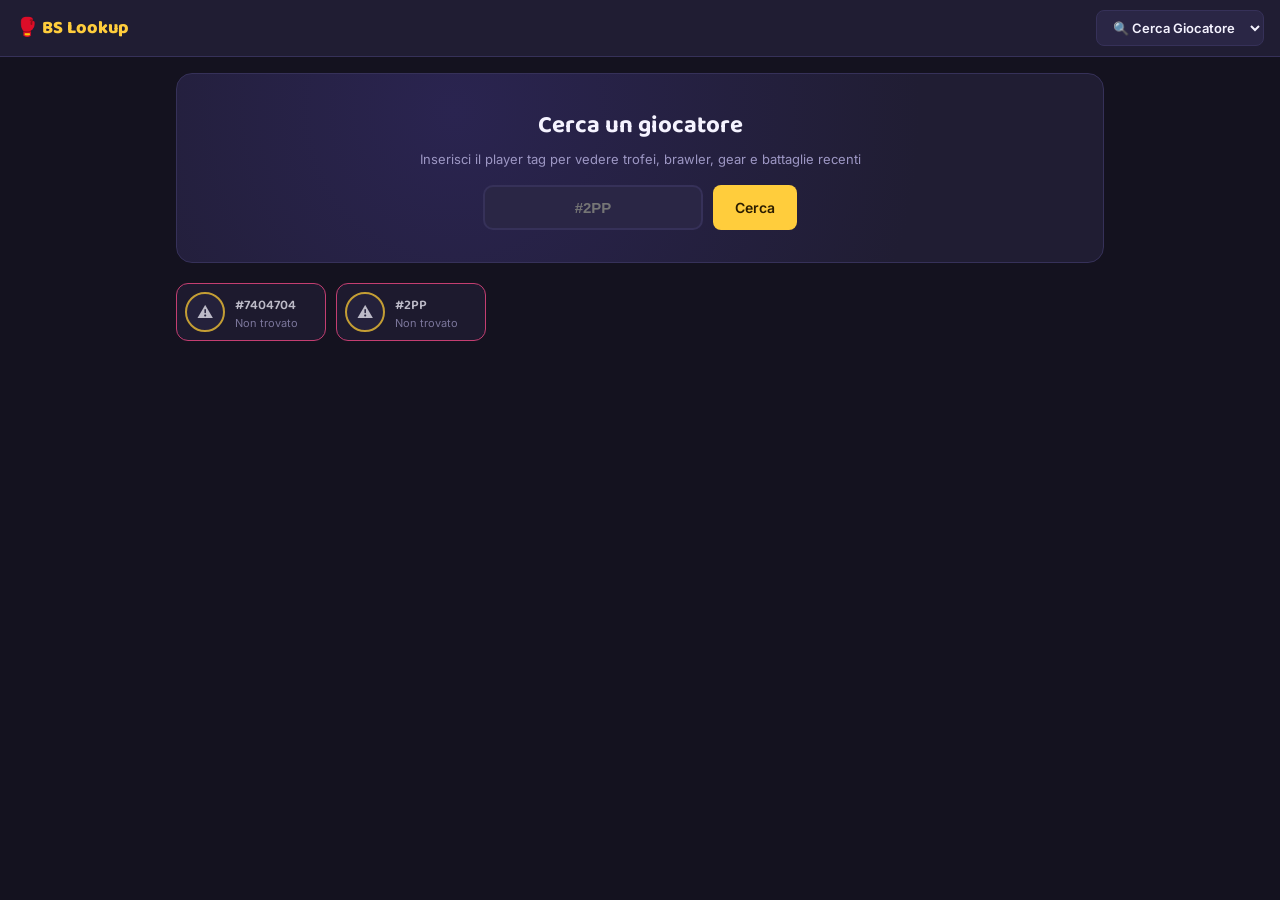
==== index.html @ d8090ba0 "Rename index(5).html to index.html" ====
<!DOCTYPE html>
<html lang="it">
<head>
<meta charset="UTF-8">
<meta name="viewport" content="width=device-width, initial-scale=1">
<title>Brawl Stars — Player Lookup</title>
<link rel="preconnect" href="https://fonts.googleapis.com">
<link href="https://fonts.googleapis.com/css2?family=Baloo+2:wght@600;800&family=Inter:wght@400;500;600;700&display=swap" rel="stylesheet">
<style>
  :root {
    --bg: #14121f;
    --surface: #201d33;
    --surface-2: #2a2645;
    --surface-3: #34305a;
    --gold: #ffcd3c;
    --gold-dark: #c99a1e;
    --magenta: #ff4d8d;
    --text: #f5f3ff;
    --text-muted: #9d97c4;
    --border: #363159;
  }

  * { box-sizing: border-box; }

  body {
    font-family: 'Inter', system-ui, sans-serif;
    background: var(--bg);
    color: var(--text);
    margin: 0;
    padding: 0 0 40px;
  }

  /* ---------- Barra superiore: logo + menu pagine ---------- */
  .topbar {
    position: sticky; top: 0; z-index: 20;
    background: var(--surface);
    border-bottom: 1px solid var(--border);
    padding: 10px 16px;
    display: flex; align-items: center; gap: 12px; flex-wrap: wrap;
  }
  .topbar h1 {
    font-family: 'Baloo 2', sans-serif;
    font-weight: 800;
    font-size: 18px;
    color: var(--gold);
    margin: 0;
    white-space: nowrap;
  }
  .page-switcher {
    margin-left: auto;
    background: var(--surface-2); color: var(--text);
    border: 1px solid var(--border); border-radius: 8px;
    padding: 8px 12px; font-size: 13px; font-weight: 600;
    font-family: 'Inter', sans-serif; cursor: pointer;
  }

  .btn {
    border: none; border-radius: 8px; padding: 8px 14px;
    font-family: 'Inter', sans-serif; font-weight: 600; font-size: 13px;
    cursor: pointer; white-space: nowrap; transition: transform .08s ease;
  }
  .btn:active { transform: scale(0.96); }
  .btn-primary { background: var(--gold); color: #2a1c00; }
  .btn-secondary { background: var(--surface-3); color: var(--text); }

  .content { max-width: 960px; margin: 0 auto; padding: 16px; }
  .error {
    background: rgba(255,77,141,0.12); border: 1px solid var(--magenta);
    color: #ffb3cf; padding: 10px 14px; border-radius: 8px; font-size: 13px;
  }
  .loading { color: var(--text-muted); font-size: 13px; padding: 8px 0; }

  /* ---------- Hero di ricerca (pagina Home) ---------- */
  .hero-search {
    background: radial-gradient(circle at 30% 20%, #2a2450, var(--surface) 70%);
    border: 1px solid var(--border); border-radius: 16px;
    padding: 32px 24px; text-align: center; margin-bottom: 16px;
  }
  .hero-search h2 {
    font-family: 'Baloo 2', sans-serif; font-size: 24px; margin: 0 0 6px;
  }
  .hero-search p { color: var(--text-muted); font-size: 13px; margin: 0 0 18px; }
  .hero-search-row {
    display: flex; gap: 10px; justify-content: center; flex-wrap: wrap;
  }
  .hero-search-row input {
    background: var(--surface-2); border: 2px solid var(--border);
    color: var(--text); padding: 12px 16px; border-radius: 10px;
    font-size: 15px; width: 220px; text-align: center; font-weight: 600;
  }
  .hero-search-row input:focus { outline: none; border-color: var(--gold); }
  .hero-search-row .btn { padding: 12px 22px; font-size: 14px; }

  /* ---------- Persone salvate (roster) ---------- */
  .saved-players-bar {
    display: flex; gap: 10px; flex-wrap: wrap;
    padding: 4px 0 12px;
  }
  .saved-player-chip {
    display: flex; align-items: center; gap: 10px;
    background: var(--surface); border: 1px solid var(--border);
    border-radius: 12px; padding: 8px 14px 8px 8px;
    cursor: pointer; min-width: 150px;
    transition: border-color .12s ease, transform .1s ease, background .12s ease;
  }
  .saved-player-chip:hover { border-color: var(--gold); background: var(--surface-2); }
  .saved-player-chip:active { transform: scale(0.97); }
  .saved-player-chip .avatar-sm {
    width: 40px; height: 40px; border-radius: 50%;
    background: var(--surface-2); border: 2px solid var(--gold);
    flex-shrink: 0; object-fit: cover;
  }
  .saved-player-chip .info { min-width: 0; }
  .saved-player-chip .name {
    font-family: 'Baloo 2', sans-serif; font-size: 13.5px; font-weight: 600;
    white-space: nowrap; overflow: hidden; text-overflow: ellipsis; max-width: 130px;
  }
  .saved-player-chip .sub {
    font-size: 11px; color: var(--text-muted); display: flex; align-items: center; gap: 4px;
  }
  .saved-player-chip .sub .n { color: var(--gold); font-weight: 700; }
  .saved-player-chip.is-loading .avatar-sm,
  .saved-player-chip.is-loading .name,
  .saved-player-chip.is-loading .sub {
    background: linear-gradient(90deg, var(--surface-2) 25%, var(--surface-3) 50%, var(--surface-2) 75%);
    background-size: 200% 100%; animation: shimmer 1.2s infinite;
  }
  .saved-player-chip.is-loading .name,
  .saved-player-chip.is-loading .sub { display: inline-block; height: 10px; border-radius: 4px; color: transparent; }
  .saved-player-chip.is-loading .name { width: 70px; margin-bottom: 4px; }
  .saved-player-chip.is-loading .sub { width: 45px; }
  .saved-player-chip.is-error { border-color: var(--magenta); opacity: 0.75; }
  @keyframes shimmer { 0% { background-position: 200% 0; } 100% { background-position: -200% 0; } }

  /* ---------- Riepilogo giocatore ---------- */
  .player-strip {
    display: flex; align-items: center; gap: 14px;
    background: var(--surface); border: 1px solid var(--border);
    border-radius: 12px; padding: 12px 16px; margin-bottom: 14px;
    flex-wrap: wrap;
  }
  .player-strip img.avatar {
    width: 52px; height: 52px; border-radius: 50%;
    background: var(--surface-2); border: 2px solid var(--gold); flex-shrink: 0;
  }
  .player-name-block { min-width: 120px; }
  .player-name-block h2 {
    font-family: 'Baloo 2', sans-serif; font-size: 17px; margin: 0; color: var(--text);
  }
  .player-name-block .tag { font-size: 11px; color: var(--text-muted); font-family: monospace; }
  .stat-pills { display: flex; gap: 8px; flex-wrap: wrap; margin-left: auto; }
  .pill {
    display: flex; align-items: center; gap: 5px;
    background: var(--surface-2); border-radius: 999px;
    padding: 5px 11px; font-size: 12px; font-weight: 600;
  }
  .pill .n { color: var(--gold); font-weight: 700; }
  .pill.highlight { background: linear-gradient(135deg, #3a2a55, #4a2f5f); }
  .player-level-badge {
    display: inline-flex; align-items: center; justify-content: center;
    width: 20px; height: 20px; border-radius: 50%;
    background: radial-gradient(circle at 30% 30%, #b7a8ff, #6c4fd6);
    color: #fff; font-weight: 800; font-size: 10px;
    border: 1.5px solid var(--bg); margin-left: 3px;
  }
  
  .section-label {
    font-family: 'Baloo 2', sans-serif; font-size: 13px; font-weight: 600;
    color: var(--text-muted); text-transform: uppercase; letter-spacing: .04em;
    margin: 18px 0 8px; display: flex; align-items: center; gap: 8px;
  }
  .section-label.toggle {
    cursor: pointer; user-select: none; background: var(--surface);
    border: 1px solid var(--border); border-radius: 8px; padding: 10px 12px;
    margin: 10px 0; text-transform: none; font-size: 14px; color: var(--text);
  }
  .section-label.toggle:hover { border-color: var(--gold); }
  .section-label .chev { transition: transform .15s ease; font-size: 10px; color: var(--text-muted); }
  .section-label.is-open .chev { transform: rotate(90deg); }
  .win-rate-badge {
    margin-left: auto; font-size: 11px; font-weight: 700;
    background: var(--surface-2); padding: 3px 10px; border-radius: 999px;
    color: var(--gold);
  }
  .collapsible-content {
    display: grid; grid-template-rows: 0fr; opacity: 0;
    transition: grid-template-rows .25s ease, opacity .2s ease;
  }
  .collapsible-content > div { overflow: hidden; }
  .collapsible-content.is-open { grid-template-rows: 1fr; opacity: 1; }
  .brawler-card {
    transition: transform .12s ease, border-color .12s ease;
  }
  .brawler-card:hover { transform: translateY(-2px); border-color: var(--gold); }
  .top-brawler-crown {
    position: absolute; top: -8px; left: -6px; font-size: 15px;
    filter: drop-shadow(0 1px 2px rgba(0,0,0,.6));
  }
  .copy-tag-btn {
    background: none; border: none; color: var(--text-muted);
    cursor: pointer; font-size: 12px; padding: 0; margin-left: 4px;
    vertical-align: middle;
  }
  .copy-tag-btn:hover { color: var(--gold); }
  .club-chip {
    display: inline-flex; align-items: center; gap: 5px;
    background: var(--surface-2); border-radius: 8px; padding: 4px 10px;
    font-size: 11px; color: var(--text-muted); margin-top: 6px;
    cursor: pointer; transition: background .12s ease;
  }
  .club-chip:hover { background: var(--surface-3); color: var(--text); }
  .sort-row { display: flex; align-items: center; gap: 8px; margin: 4px 0 8px; font-size: 12px; color: var(--text-muted); }
  .sort-row select {
    background: var(--surface-2); color: var(--text); border: 1px solid var(--border);
    border-radius: 6px; padding: 4px 8px; font-size: 12px;
  }
  .brawler-detail-grid { display: grid; grid-template-columns: repeat(auto-fill, minmax(150px, 1fr)); gap: 8px; }
  .brawler-card { background: var(--surface); border: 1px solid var(--border); border-radius: 10px; padding: 8px; position: relative; }
  .brawler-card-head { display: flex; align-items: center; gap: 8px; }
  .brawler-avatar-wrap { position: relative; flex-shrink: 0; }
  .brawler-avatar-wrap img { width: 40px; height: 40px; border-radius: 7px; background: var(--surface-2); display: block; }
  .power-level-badge {
    position: absolute; bottom: -4px; right: -4px;
    display: flex; align-items: center; justify-content: center;
    width: 18px; height: 18px; border-radius: 50%;
    background: radial-gradient(circle at 30% 30%, #ffe89a, var(--gold-dark));
    color: #2a1c00; font-weight: 800; font-size: 10px;
    border: 1.5px solid var(--bg);
  }
  .brawler-name-col { min-width: 0; }
  .brawler-name-col .name { font-size: 12.5px; font-weight: 700; white-space: nowrap; overflow: hidden; text-overflow: ellipsis; }
  .brawler-name-col .trophy-line { font-size: 11px; color: var(--gold); font-weight: 600; display: flex; align-items: center; gap: 3px; }

  .rank-badge {
    display: inline-flex; align-items: center; gap: 3px;
    font-size: 10px; font-weight: 700; padding: 1px 6px; border-radius: 999px;
    border: 1px solid rgba(255,255,255,0.15);
  }
  .rank-bronze   { background: #6b3e26; color: #ffd9b3; }
  .rank-silver   { background: #5a5f6b; color: #eef1f5; }
  .rank-gold     { background: #7a5c12; color: #ffe28a; }
  .rank-diamond  { background: #1e5f6b; color: #b6f2ff; }
  .rank-mythic   { background: #6b1e4f; color: #ffb3e0; }
  .rank-legendary{ background: #4a1e6b; color: #dcb3ff; }
  .rank-masters  { background: linear-gradient(90deg,#ff4d8d,#ffcd3c,#4fd6ff); color: #1a1a1a; }

  .item-icon-row { display: flex; gap: 3px; flex-wrap: wrap; margin-top: 6px; }
  .item-icon { width: 22px; height: 22px; border-radius: 5px; background: var(--surface-2); border: 1px solid var(--border); }
  .item-icon-fallback {
    display: inline-flex; align-items: center; justify-content: center;
    height: 22px; padding: 0 6px; border-radius: 5px;
    background: var(--surface-3); border: 1px dashed var(--text-muted);
    font-size: 9px; color: var(--text); text-align: center; font-weight: 600;
  }

  /* ---------- Griglia "tutti i brawler" ---------- */
  .brawler-grid { display: grid; grid-template-columns: repeat(auto-fill, minmax(76px, 1fr)); gap: 8px; }
  .brawler-item {
    text-align: center; font-size: 10.5px; color: var(--text-muted);
    background: var(--surface); border: 1px solid var(--border);
    border-radius: 8px; padding: 6px 4px;
  }
  .brawler-item img { width: 44px; height: 44px; border-radius: 7px; background: var(--surface-2); }
  .brawler-item div { margin-top: 3px; white-space: nowrap; overflow: hidden; text-overflow: ellipsis; }

  /* ---------- Battaglie recenti ---------- */
  .battle-list { display: flex; flex-direction: column; gap: 6px; }
  .battle-row {
    display: flex; align-items: center; gap: 10px;
    background: var(--surface); border: 1px solid var(--border);
    border-radius: 10px; padding: 8px 12px; font-size: 12.5px;
  }
  .battle-row.is-ranked { border-color: var(--gold); background: linear-gradient(90deg, rgba(255,205,60,0.07), var(--surface)); }
  .battle-result-bar { width: 4px; height: 30px; border-radius: 3px; flex-shrink: 0; }
  .battle-result-bar.victory { background: #3ddc84; }
  .battle-result-bar.defeat { background: var(--magenta); }
  .battle-result-bar.draw, .battle-result-bar.unknown { background: var(--text-muted); }
  .battle-main { flex: 1; min-width: 0; }
  .battle-mode { font-weight: 700; }
  .battle-map { color: var(--text-muted); font-size: 11px; }
  .battle-ranked-tag {
    font-size: 9px; font-weight: 800; background: var(--gold); color: #2a1c00;
    padding: 1px 6px; border-radius: 999px; margin-left: 6px; vertical-align: middle;
  }
  .battle-side { text-align: right; flex-shrink: 0; }
  .battle-trophy { font-weight: 700; }
  .battle-trophy.pos { color: #3ddc84; }
  .battle-trophy.neg { color: var(--magenta); }
  .battle-time { font-size: 10.5px; color: var(--text-muted); }

  .ranked-summary {
    background: linear-gradient(135deg, rgba(255,205,60,0.12), var(--surface));
    border: 1px solid var(--gold); border-radius: 10px;
    padding: 10px 14px; margin-bottom: 10px; font-size: 12.5px;
  }
  .ranked-summary .win { color: #3ddc84; font-weight: 700; }
  .ranked-summary .loss { color: var(--magenta); font-weight: 700; }
  .ranked-summary-empty {
    background: var(--surface); border-color: var(--border); color: var(--text-muted);
  }

  .page { display: none; }
  .page.is-active { display: block; }

  /* ---------- Pagina Club ---------- */
  .club-header {
    background: var(--surface); border: 1px solid var(--border); border-radius: 12px;
    padding: 16px; margin-bottom: 14px;
  }
  .club-header h2 { font-family: 'Baloo 2', sans-serif; font-size: 19px; margin: 0 0 4px; }
  .club-header .desc { font-size: 12.5px; color: var(--text-muted); margin: 6px 0 10px; }
  .club-header .stat-pills { margin-left: 0; }
  .member-list { display: flex; flex-direction: column; gap: 6px; }
  .member-row {
    display: flex; align-items: center; gap: 10px;
    background: var(--surface); border: 1px solid var(--border);
    border-radius: 10px; padding: 8px 12px; cursor: pointer;
    transition: border-color .12s ease, transform .1s ease;
  }
  .member-row:hover { border-color: var(--gold); transform: translateX(2px); }
  .member-role {
    font-size: 9px; font-weight: 800; text-transform: uppercase;
    padding: 2px 7px; border-radius: 999px; background: var(--surface-2); color: var(--text-muted);
  }
  .member-role.president { background: var(--gold); color: #2a1c00; }
  .member-role.vicePresident { background: #c98fff; color: #2a0a45; }
  .member-role.senior { background: var(--surface-3); color: var(--text); }
  .member-name { font-weight: 600; font-size: 13px; flex: 1; min-width: 0; }
  .member-trophies { font-size: 12px; color: var(--gold); font-weight: 700; }
</style>
</head>
<body>

<div class="topbar">
  <h1>🥊 BS Lookup</h1>
  <select class="page-switcher" id="pageSwitcher" onchange="cambiaPagina(this.value)">
    <option value="home">🔍 Cerca Giocatore</option>
    <option value="club">🛡️ Cerca Club</option>
    <option value="brawlers">📋 Tutti i Brawler</option>
  </select>
</div>

<div class="content">

  <!-- ============== PAGINA: HOME / CERCA GIOCATORE ============== -->
  <div class="page is-active" id="page-home">

    <div class="hero-search">
      <h2>Cerca un giocatore</h2>
      <p>Inserisci il player tag per vedere trofei, brawler, gear e battaglie recenti</p>
      <div class="hero-search-row">
        <input type="text" id="playerTag" placeholder="#2PP" onkeydown="if(event.key==='Enter') cercaGiocatore()">
        <button class="btn btn-primary" onclick="cercaGiocatore()">Cerca</button>
      </div>
    </div>

    <!--
      ============================================================
      PERSONE SALVATE — per aggiungere qualcuno, COPIA una riga
      <div class="saved-player-chip" data-tag="#TAG"></div> qui sotto
      e cambia solo il tag. Foto profilo, nome e trofei si caricano
      da soli: non serve scrivere altro.
      ============================================================
    -->
    <div class="saved-players-bar" id="savedPlayers">
      <div class="saved-player-chip" data-tag="#7404704"></div>
      <div class="saved-player-chip" data-tag="#2PP"></div>
      <!-- Aggiungi qui altre righe come queste due -->
    </div>

    <div id="result"></div>
  </div>

  <!-- ============== PAGINA: CERCA CLUB ============== -->
  <div class="page" id="page-club">
    <div class="hero-search">
      <h2>Cerca un club</h2>
      <p>Inserisci il tag del club per vedere trofei richiesti e tutti i membri</p>
      <div class="hero-search-row">
        <input type="text" id="clubTag" placeholder="#2RJLGLJ" onkeydown="if(event.key==='Enter') cercaClub()">
        <button class="btn btn-primary" onclick="cercaClub()">Cerca</button>
      </div>
    </div>
    <div id="clubResult"></div>
  </div>

  <!-- ============== PAGINA: TUTTI I BRAWLER ============== -->
  <div class="page" id="page-brawlers">
    <div id="brawlersResult"></div>
  </div>

</div>

<script>
// ============================================================
// NAVIGAZIONE PAGINE
// ============================================================
function cambiaPagina(pagina) {
  document.querySelectorAll('.page').forEach(p => p.classList.remove('is-active'));
  document.getElementById('page-' + pagina).classList.add('is-active');
  if (pagina === 'brawlers' && !document.getElementById('brawlersResult').dataset.loaded) {
    mostraBrawler();
  }
}

// ============================================================
// UTILITY ICONE (con fallback a catena, senza bug di escaping)
// ============================================================
function escapeAttr(str) {
  return String(str)
    .replace(/&/g, '&amp;')
    .replace(/"/g, '&quot;')
    .replace(/'/g, '&#39;')
    .replace(/</g, '&lt;');
}

function iconWithFallbackChain(urls, name) {
  const safeName = escapeAttr(name);
  const attrChain = JSON.stringify(urls).replace(/"/g, '&quot;').replace(/'/g, '&#39;');
  return `
    <span title="${safeName}">
      <img class="item-icon" src="${urls[0]}" alt="${safeName}"
           data-fallback-chain='${attrChain}' data-fallback-index="0" data-fallback-name="${safeName}"
           onerror="tryNextFallback(this)">
    </span>
  `;
}

function tryNextFallback(img) {
  const chain = JSON.parse(img.getAttribute('data-fallback-chain').replace(/&quot;/g, '"').replace(/&#39;/g, "'"));
  let idx = parseInt(img.getAttribute('data-fallback-index'), 10) + 1;
  if (idx < chain.length) {
    img.setAttribute('data-fallback-index', idx);
    img.src = chain[idx];
  } else {
    const name = img.getAttribute('data-fallback-name');
    img.outerHTML = `<span class="item-icon-fallback" title="${name}">${name}</span>`;
  }
}

function starPowerIcon(sp) {
  return iconWithFallbackChain([`https://cdn.brawlify.com/star-powers/borderless/${sp.id}.png`], sp.name);
}
function gadgetIcon(g) {
  return iconWithFallbackChain([`https://cdn.brawlify.com/gadgets/borderless/${g.id}.png`], g.name);
}
// Nessun catalogo pubblico verificato esiste per le icone dei gear: badge diretto.
function gearIcon(g) {
  const safeName = escapeAttr(g.name);
  const label = `${g.name} · lvl ${g.level ?? '?'}`;
  return `<span class="item-icon-fallback" title="${escapeAttr(label)}">⚙️ ${safeName}</span>`;
}

function rankBadge(rank) {
  const r = rank ?? 0;
  let cls = 'rank-bronze', label = 'Bronzo';
  if (r >= 31) { cls = 'rank-masters'; label = 'Master'; }
  else if (r >= 26) { cls = 'rank-legendary'; label = 'Leggendario'; }
  else if (r >= 21) { cls = 'rank-mythic'; label = 'Mitico'; }
  else if (r >= 16) { cls = 'rank-diamond'; label = 'Diamante'; }
  else if (r >= 11) { cls = 'rank-gold'; label = 'Oro'; }
  else if (r >= 6) { cls = 'rank-silver'; label = 'Argento'; }
  return `<span class="rank-badge ${cls}" title="Rank ${r} · fascia ${label} (basata sui trofei di questo brawler)">R${r}</span>`;
}

// ============================================================
// TEMPO RELATIVO (per battaglie recenti)
// ============================================================
function tempoRelativo(battleTimeStr) {
  // Formato API: "20260828T131438.000Z"
  const iso = battleTimeStr.replace(
    /^(\d{4})(\d{2})(\d{2})T(\d{2})(\d{2})(\d{2})/,
    '$1-$2-$3T$4:$5:$6'
  );
  const data = new Date(iso);
  if (isNaN(data.getTime())) return '—';

  const diffSec = Math.floor((Date.now() - data.getTime()) / 1000);
  if (diffSec < 60) return 'adesso';
  if (diffSec < 3600) return `${Math.floor(diffSec / 60)} min fa`;
  if (diffSec < 86400) return `${Math.floor(diffSec / 3600)} ore fa`;
  if (diffSec < 2592000) return `${Math.floor(diffSec / 86400)} giorni fa`;
  return data.toLocaleDateString('it-IT');
}

// Tipi di partita che consideriamo "Ranked" nel log battaglie ufficiale.
const TIPI_RANKED = ['ranked', 'soloRanked', 'teamRanked'];

function renderBattleLog(items) {
  if (!items || !items.length) {
    return '<p class="loading">Nessuna battaglia recente trovata.</p>';
  }

  const rows = items.map(item => {
    const battle = item.battle || {};
    const isRanked = TIPI_RANKED.includes(battle.type);
    const result = battle.result || (battle.rank ? `#${battle.rank}` : 'sconosciuto');
    const resultClass = result === 'victory' ? 'victory' : result === 'defeat' ? 'defeat' : result === 'draw' ? 'draw' : 'unknown';
    const resultLabel = result === 'victory' ? 'Vittoria' : result === 'defeat' ? 'Sconfitta' : result === 'draw' ? 'Pareggio' : result;
    const trophyChange = battle.trophyChange;
    const trophyHtml = (trophyChange !== undefined && trophyChange !== null)
      ? `<div class="battle-trophy ${trophyChange >= 0 ? 'pos' : 'neg'}">${trophyChange >= 0 ? '+' : ''}${trophyChange} 🏆</div>`
      : '';

    return `
      <div class="battle-row ${isRanked ? 'is-ranked' : ''}">
        <div class="battle-result-bar ${resultClass}"></div>
        <div class="battle-main">
          <div class="battle-mode">${escapeAttr(item.event?.mode || battle.mode || 'Modalità sconosciuta')}
            ${isRanked ? '<span class="battle-ranked-tag">RANKED</span>' : ''}
          </div>
          <div class="battle-map">${escapeAttr(item.event?.map || '—')} · ${resultLabel}</div>
        </div>
        <div class="battle-side">
          ${trophyHtml}
          <div class="battle-time">${tempoRelativo(item.battleTime)}</div>
        </div>
      </div>
    `;
  }).join('');

  return `<div class="battle-list">${rows}</div>`;
}

// ============================================================
// PAGINA: CERCA CLUB
// ============================================================
function cercaClubTag(tag) {
  cambiaPagina('club');
  document.getElementById('pageSwitcher').value = 'club';
  document.getElementById('clubTag').value = tag;
  cercaClub();
}

async function cercaClub() {
  const tag = document.getElementById('clubTag').value.trim();
  const resultDiv = document.getElementById('clubResult');

  if (!tag) {
    resultDiv.innerHTML = '<p class="error">Inserisci un tag club valido.</p>';
    return;
  }

  resultDiv.innerHTML = '<p class="loading">Caricamento…</p>';

  try {
    const res = await fetch(`api.php?action=club&tag=${encodeURIComponent(tag)}`);
    const rawText = await res.text();

    let json;
    try {
      json = JSON.parse(rawText);
    } catch (parseErr) {
      resultDiv.innerHTML = `<p class="error">Il server non ha risposto con dati validi.</p>`;
      return;
    }

    if (!json.ok) {
      resultDiv.innerHTML = `<p class="error">Errore: ${json.error}</p>`;
      return;
    }

    const c = json.data;
    const members = c.members || [];
    const roleLabel = { president: 'Presidente', vicePresident: 'Vice Pres.', senior: 'Senior', member: 'Membro' };

    const membersHtml = [...members]
      .sort((a, b) => (b.trophies || 0) - (a.trophies || 0))
      .map(m => `
        <div class="member-row" onclick="cercaGiocatoreTag('${m.tag}')">
          <span class="member-role ${m.role}">${roleLabel[m.role] || m.role}</span>
          <span class="member-name">${escapeAttr(m.name)}</span>
          <span class="member-trophies">🏆 ${m.trophies}</span>
        </div>
      `).join('');

    resultDiv.innerHTML = `
      <div class="club-header">
        <h2>🛡️ ${escapeAttr(c.name)}</h2>
        <div class="desc">${escapeAttr(c.description || '')}</div>
        <div class="stat-pills">
          <span class="pill highlight">🏆 <span class="n">${c.trophies}</span></span>
          <span class="pill">Min. richiesti <span class="n">${c.requiredTrophies}</span></span>
          <span class="pill">👥 <span class="n">${members.length}</span>/30</span>
          <span class="pill">${c.type === 'open' ? 'Aperto' : c.type === 'inviteOnly' ? 'Su invito' : 'Chiuso'}</span>
        </div>
      </div>
      <div class="section-label">Membri (clicca per vedere il profilo)</div>
      <div class="member-list">${membersHtml}</div>
    `;
  } catch (err) {
    resultDiv.innerHTML = `<p class="error">Errore di connessione: ${err.message}</p>`;
  }
}

// ============================================================
// SEZIONI PIEGHEVOLI (Brawler / Battaglie recenti)
// ============================================================
function toggleSection(id) {
  const content = document.getElementById(id);
  const toggle = document.getElementById(id === 'brawlerWrap' ? 'brawlerToggle' : 'battleLogToggle');
  content.classList.toggle('is-open');
  toggle.classList.toggle('is-open');
}

async function caricaBattleLog(tag, containerId) {
  const container = document.getElementById(containerId);
  container.innerHTML = '<p class="loading">Caricamento battaglie…</p>';

  try {
    const res = await fetch(`api.php?action=battlelog&tag=${encodeURIComponent(tag)}`);
    const rawText = await res.text();
    const json = JSON.parse(rawText);

    if (!json.ok) {
      container.innerHTML = `<p class="error">Errore: ${json.error}</p>`;
      document.getElementById('winRateBadge').textContent = 'N/D';
      return;
    }

    // Statistiche generali (tutte le modalita' con esito netto).
    const items = json.data.items || [];
    const decise = items.filter(it => it.battle && (it.battle.result === 'victory' || it.battle.result === 'defeat'));
    const vittorie = decise.filter(it => it.battle.result === 'victory').length;

    // Statistiche SOLO Ranked: sottoinsieme delle stesse partite, filtrato per tipo.
    const battagliteRanked = items.filter(it => it.battle && TIPI_RANKED.includes(it.battle.type));
    const rankedDecise = battagliteRanked.filter(it => it.battle.result === 'victory' || it.battle.result === 'defeat');
    const rankedVittorie = rankedDecise.filter(it => it.battle.result === 'victory').length;

    const rankedSummaryHtml = battagliteRanked.length > 0
      ? `<div class="ranked-summary">
          🏅 <b>Ranked</b> (ultime ${battagliteRanked.length} partite):
          ${rankedDecise.length > 0
            ? `<span class="win">${rankedVittorie}V</span> · <span class="loss">${rankedDecise.length - rankedVittorie}S</span>
               · <b>${Math.round((rankedVittorie / rankedDecise.length) * 100)}%</b> win rate`
            : 'nessun esito netto disponibile'}
        </div>`
      : `<div class="ranked-summary ranked-summary-empty">🏅 Nessuna partita Ranked tra le ultime ${items.length} scaricate.</div>`;

    container.innerHTML = rankedSummaryHtml + renderBattleLog(items);

    // Percentuale vittoria generale: calcolata SOLO sulle partite scaricate (ultime ~25,
    // limite imposto dall'API stessa), e solo su quelle con esito vittoria/sconfitta
    // netto (alcune modalita' come Showdown non hanno un risultato binario).
    const badge = document.getElementById('winRateBadge');
    if (decise.length > 0) {
      const perc = Math.round((vittorie / decise.length) * 100);
      badge.textContent = `${perc}% vittorie (${vittorie}/${decise.length})`;
      badge.title = `Calcolato sulle ultime ${items.length} partite scaricate dall'API (limite massimo ~25). Escluse le modalita' senza vittoria/sconfitta netta.`;
    } else {
      badge.textContent = 'N/D';
      badge.title = 'Nessuna partita con esito vittoria/sconfitta tra le ultime scaricate.';
    }
  } catch (err) {
    container.innerHTML = `<p class="error">Errore di connessione: ${err.message}</p>`;
    const badge = document.getElementById('winRateBadge');
    if (badge) badge.textContent = 'N/D';
  }
}

// ============================================================
// PAGINA: TUTTI I BRAWLER
// ============================================================
async function mostraBrawler() {
  const resultDiv = document.getElementById('brawlersResult');
  resultDiv.dataset.loaded = '1';
  resultDiv.innerHTML = '<p class="loading">Caricamento lista brawler…</p>';

  try {
    const res = await fetch('api.php?action=brawlers');
    const rawText = await res.text();

    let json;
    try {
      json = JSON.parse(rawText);
    } catch (parseErr) {
      console.error('Risposta non-JSON ricevuta:', rawText.slice(0, 500));
      resultDiv.innerHTML = `<p class="error">Il server non ha risposto con dati validi. Controlla la console.</p>`;
      return;
    }

    if (!json.ok) {
      resultDiv.innerHTML = `<p class="error">Errore: ${json.error}</p>`;
      return;
    }

    const brawlers = json.data.items || [];

    const cardsHtml = brawlers.map(b => {
      const imgUrl = `https://cdn.brawlify.com/brawlers/borderless/${b.id}.png`;
      return `
        <div class="brawler-item">
          <img src="${imgUrl}" alt="${escapeAttr(b.name)}" onerror="this.style.visibility='hidden'">
          <div>${escapeAttr(b.name)}</div>
        </div>
      `;
    }).join('');

    resultDiv.innerHTML = `
      <div class="section-label">${brawlers.length} brawler nel gioco</div>
      <div class="brawler-grid">${cardsHtml}</div>
    `;
  } catch (err) {
    resultDiv.innerHTML = `<p class="error">Errore di connessione: ${err.message}</p>`;
  }
}

// ============================================================
// GRIGLIA BRAWLER DEL GIOCATORE (con ordinamento)
// ============================================================
let ultimoPlayerData = null;
let ordinamentoCorrente = 'trophies';

function renderBrawlerDetails(brawlers) {
  if (!brawlers.length) {
    return '<p class="loading">Nessun dato sui brawler disponibile.</p>';
  }

  const comparatori = {
    trophies: (a, b) => (b.trophies || 0) - (a.trophies || 0),
    power: (a, b) => (b.power || 0) - (a.power || 0),
    rank: (a, b) => (b.rank || 0) - (a.rank || 0),
    name: (a, b) => a.name.localeCompare(b.name),
  };
  const ordinati = [...brawlers].sort(comparatori[ordinamentoCorrente] || comparatori.trophies);

  const cards = ordinati.map((b, idx) => {
    const imgUrl = `https://cdn.brawlify.com/brawlers/borderless/${b.id}.png`;
    const isTop = idx === 0 && ordinamentoCorrente === 'trophies' && (b.trophies || 0) > 0;

    const gadgetsHtml = (b.gadgets || []).map(g => gadgetIcon(g)).join('');
    const starPowersHtml = (b.starPowers || []).map(s => starPowerIcon(s)).join('');
    const gearsHtml = (b.gears || []).map(g => gearIcon(g)).join('');
    const allItemsHtml = gearsHtml + gadgetsHtml + starPowersHtml || '<span style="font-size:11px;color:var(--text-muted);">Nessun upgrade</span>';

    return `
      <div class="brawler-card">
        ${isTop ? '<span class="top-brawler-crown" title="Il tuo brawler piu\' forte">👑</span>' : ''}
        <div class="brawler-card-head">
          <div class="brawler-avatar-wrap">
            <img src="${imgUrl}" alt="${escapeAttr(b.name)}" onerror="this.style.visibility='hidden'">
            <span class="power-level-badge" title="Potenza ${b.power ?? '?'}">${b.power ?? '?'}</span>
          </div>
          <div class="brawler-name-col">
            <div class="name">${escapeAttr(b.name)}</div>
            <div class="trophy-line">🏆 ${b.trophies ?? '?'}</div>
            ${rankBadge(b.rank)}
          </div>
        </div>
        <div class="item-icon-row">${allItemsHtml}</div>
      </div>
    `;
  }).join('');

  return `
    <div class="sort-row">
      Ordina per:
      <select onchange="cambiaOrdinamento(this.value)">
        <option value="trophies" ${ordinamentoCorrente === 'trophies' ? 'selected' : ''}>Trofei</option>
        <option value="power" ${ordinamentoCorrente === 'power' ? 'selected' : ''}>Potenza</option>
        <option value="rank" ${ordinamentoCorrente === 'rank' ? 'selected' : ''}>Rank</option>
        <option value="name" ${ordinamentoCorrente === 'name' ? 'selected' : ''}>Nome</option>
      </select>
    </div>
    <div class="brawler-detail-grid">${cards}</div>
  `;
}

function cambiaOrdinamento(valore) {
  ordinamentoCorrente = valore;
  if (ultimoPlayerData) {
    document.getElementById('brawlerSection').innerHTML = renderBrawlerDetails(ultimoPlayerData.brawlers || []);
  }
}

// ============================================================
// PERSONE SALVATE
// ============================================================
function cercaGiocatoreTag(tag) {
  cambiaPagina('home');
  document.getElementById('pageSwitcher').value = 'home';
  document.getElementById('playerTag').value = tag;
  cercaGiocatore();
  document.getElementById('result').scrollIntoView({ behavior: 'smooth', block: 'start' });
}

async function initSavedPlayers() {
  const chips = document.querySelectorAll('.saved-player-chip[data-tag]');

  for (const chip of chips) {
    const tag = chip.getAttribute('data-tag');
    chip.classList.add('is-loading');
    chip.innerHTML = `
      <div class="avatar-sm"></div>
      <div class="info">
        <div class="name">&nbsp;</div>
        <div class="sub">&nbsp;</div>
      </div>
    `;
    chip.onclick = () => cercaGiocatoreTag(tag);

    try {
      const res = await fetch(`api.php?action=player&tag=${encodeURIComponent(tag)}`);
      const rawText = await res.text();
      const json = JSON.parse(rawText);
      if (!json.ok) throw new Error(json.error || 'Errore');

      const p = json.data;
      const iconId = p.icon && p.icon.id ? p.icon.id : null;
      const avatarUrl = iconId ? `https://cdn.brawlify.com/profile-icons/regular/${iconId}.png` : '';

      chip.classList.remove('is-loading');
      chip.innerHTML = `
        <img class="avatar-sm" src="${avatarUrl}" alt="${escapeAttr(p.name)}" onerror="this.style.visibility='hidden'">
        <div class="info">
          <div class="name">${escapeAttr(p.name)}</div>
          <div class="sub">🏆 <span class="n">${p.trophies}</span></div>
        </div>
      `;
    } catch (err) {
      chip.classList.remove('is-loading');
      chip.classList.add('is-error');
      chip.innerHTML = `
        <div class="avatar-sm" style="display:flex;align-items:center;justify-content:center;font-size:16px;">⚠️</div>
        <div class="info">
          <div class="name">${escapeAttr(tag)}</div>
          <div class="sub">Non trovato</div>
        </div>
      `;
    }
  }
}

document.addEventListener('DOMContentLoaded', initSavedPlayers);

function copiaTag(tag, btn) {
  navigator.clipboard.writeText(tag).then(() => {
    const original = btn.textContent;
    btn.textContent = '✅';
    setTimeout(() => { btn.textContent = original; }, 1200);
  }).catch(() => {
    // Fallback silenzioso se il browser blocca l'accesso agli appunti (es. http non sicuro).
  });
}

// ============================================================
// RICERCA GIOCATORE PRINCIPALE
// ============================================================
async function cercaGiocatore() {
  const tag = document.getElementById('playerTag').value.trim();
  const resultDiv = document.getElementById('result');

  if (!tag) {
    resultDiv.innerHTML = '<p class="error">Inserisci un tag valido.</p>';
    return;
  }

  resultDiv.innerHTML = '<p class="loading">Caricamento…</p>';

  try {
    const res = await fetch(`api.php?action=player&tag=${encodeURIComponent(tag)}`);
    const rawText = await res.text();

    let json;
    try {
      json = JSON.parse(rawText);
    } catch (parseErr) {
      console.error('Risposta non-JSON ricevuta:', rawText.slice(0, 500));
      resultDiv.innerHTML = `<p class="error">Il server non ha risposto con dati validi.
        Controlla che PHP sia attivo sul server e che api.php sia nella stessa cartella di index.html.
        (Dettagli nella console del browser)</p>`;
      return;
    }

    if (!json.ok) {
      resultDiv.innerHTML = `<p class="error">Errore: ${json.error}</p>`;
      return;
    }

    const p = json.data;
    ultimoPlayerData = p;
    const safe = (v) => (v === undefined || v === null) ? 'N/D' : v;

    const iconId = p.icon && p.icon.id ? p.icon.id : null;
    const iconUrl = iconId ? `https://cdn.brawlify.com/profile-icons/regular/${iconId}.png` : null;
    const avatarHtml = iconUrl
      ? `<img class="avatar" src="${iconUrl}" alt="Icona giocatore" onerror="this.style.visibility='hidden'">`
      : '';

    const clubHtml = p.club && p.club.name
      ? `<div class="club-chip" onclick="cercaClubTag('${p.club.tag}')" title="Vedi il club">🛡️ ${escapeAttr(p.club.name)}</div>`
      : '';

    resultDiv.innerHTML = `
      <div class="player-strip">
        ${avatarHtml}
        <div class="player-name-block">
          <h2>${escapeAttr(p.name)} <span class="player-level-badge" title="Livello Esperienza">${safe(p.expLevel)}</span></h2>
          <div class="tag">${safe(p.tag)}
            <button class="copy-tag-btn" onclick="copiaTag('${p.tag}', this)" title="Copia tag">📋</button>
          </div>
          ${clubHtml}
        </div>
        <div class="stat-pills">
          <span class="pill highlight">🏆 <span class="n">${safe(p.trophies)}</span></span>
          <span class="pill">🥇 Record <span class="n">${safe(p.highestTrophies)}</span></span>
          <span class="pill">3v3 <span class="n">${safe(p['3vs3Victories'])}</span></span>
          <span class="pill">Solo <span class="n">${safe(p.soloVictories)}</span></span>
        </div>
      </div>

      <div class="section-label toggle" onclick="toggleSection('brawlerWrap')" id="brawlerToggle">
        <span class="chev">▶</span> Brawler posseduti (${(p.brawlers || []).length})
      </div>
      <div class="collapsible-content" id="brawlerWrap">
        <div id="brawlerSection">${renderBrawlerDetails(p.brawlers || [])}</div>
      </div>

      <div class="section-label toggle" onclick="toggleSection('battleLogWrap')" id="battleLogToggle">
        <span class="chev">▶</span> ⚔️ Battaglie recenti
        <span class="win-rate-badge" id="winRateBadge">…</span>
      </div>
      <div class="collapsible-content" id="battleLogWrap">
        <div id="battleLogSection"><p class="loading">Caricamento…</p></div>
      </div>
    `;

    caricaBattleLog(tag, 'battleLogSection');
  } catch (err) {
    resultDiv.innerHTML = `<p class="error">Errore di connessione: ${err.message}</p>`;
  }
}
</script>

</body>
</html>
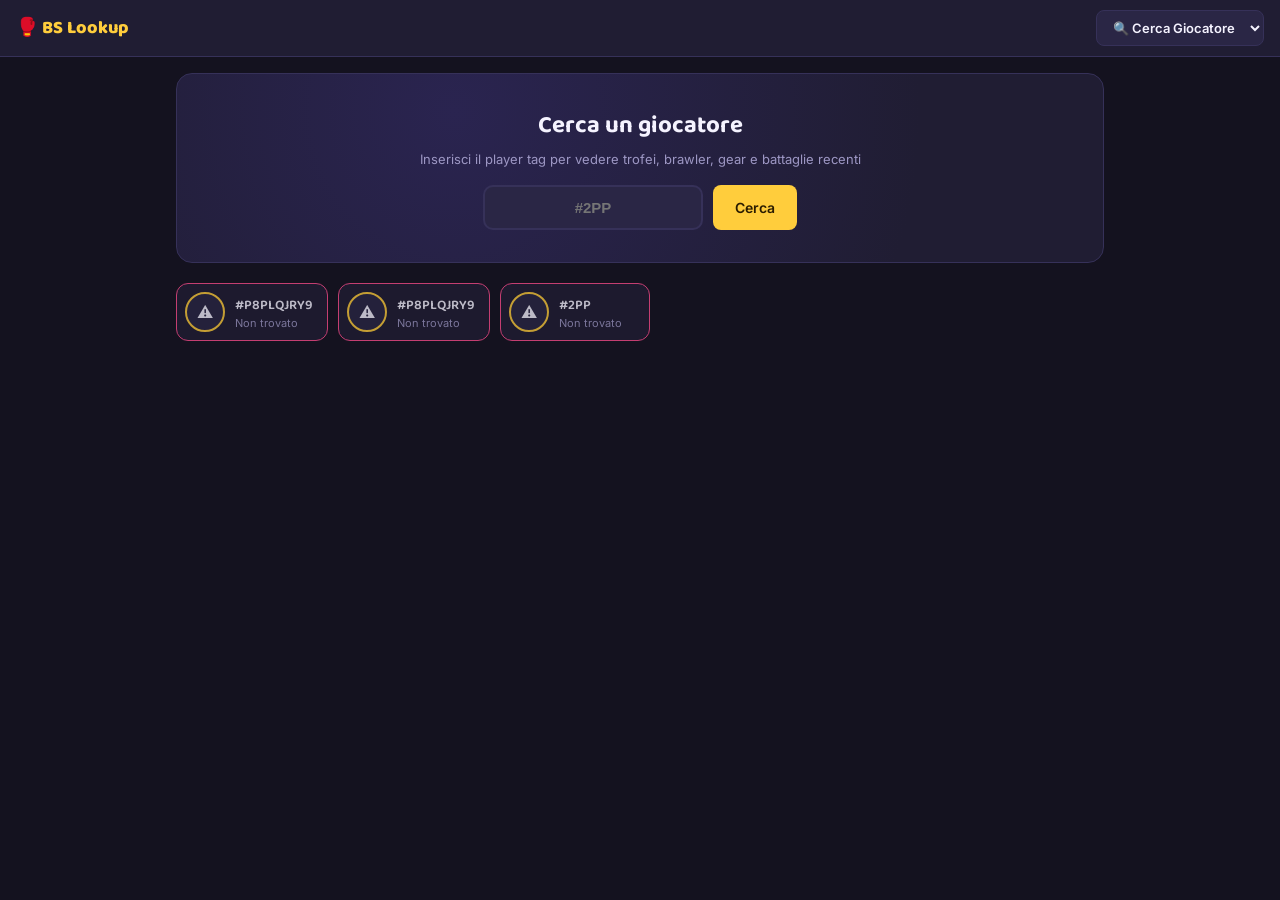
==== commit 9ecb3ec0: "Update saved player chips in index.html" ====
--- a/index.html
+++ b/index.html
@@ -363,7 +363,8 @@
       ============================================================
     -->
     <div class="saved-players-bar" id="savedPlayers">
-      <div class="saved-player-chip" data-tag="#7404704"></div>
+      <div class="saved-player-chip" data-tag="#P8PLQJRY9"></div>
+      <div class="saved-player-chip" data-tag="#P8PLQJRY9"></div>
       <div class="saved-player-chip" data-tag="#2PP"></div>
       <!-- Aggiungi qui altre righe come queste due -->
     </div>
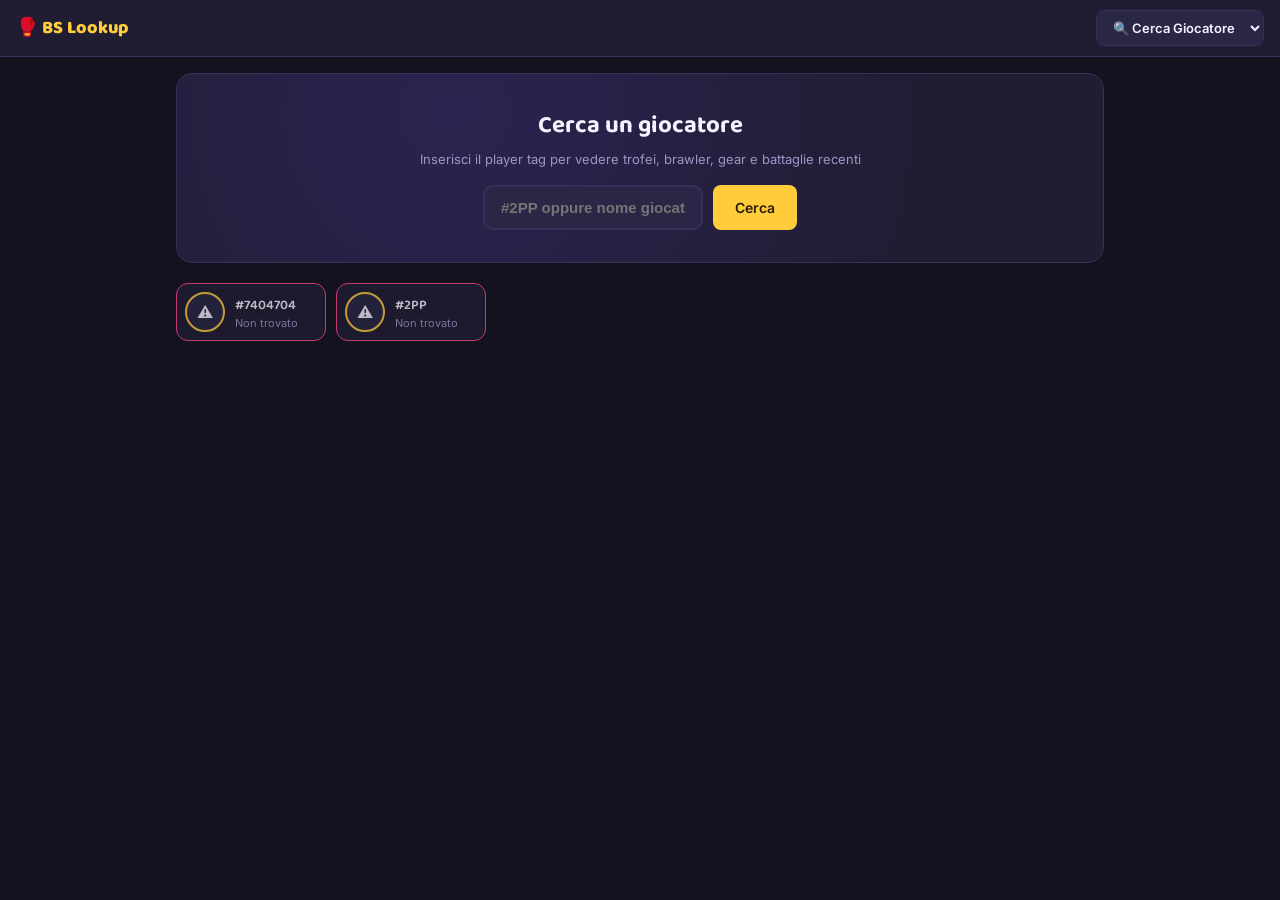
==== commit 046acf85: "Update index.html" ====
--- a/index.html
+++ b/index.html
@@ -6,6 +6,8 @@
 <title>Brawl Stars — Player Lookup</title>
 <link rel="preconnect" href="https://fonts.googleapis.com">
 <link href="https://fonts.googleapis.com/css2?family=Baloo+2:wght@600;800&family=Inter:wght@400;500;600;700&display=swap" rel="stylesheet">
+   <link rel="icon" type="image/svg+xml" href="favicom.png">
+    <link rel="alternate icon" href="favicom.png">
 <style>
   :root {
     --bg: #14121f;
@@ -327,6 +329,33 @@
   .member-role.senior { background: var(--surface-3); color: var(--text); }
   .member-name { font-weight: 600; font-size: 13px; flex: 1; min-width: 0; }
   .member-trophies { font-size: 12px; color: var(--gold); font-weight: 700; }
+
+  /* ---------- Ultimi cercati (localStorage) ---------- */
+  .chip-remove-btn {
+    background: none; border: none; color: var(--text-muted);
+    font-size: 12px; cursor: pointer; padding: 2px 6px; margin-left: auto;
+    border-radius: 6px; flex-shrink: 0; line-height: 1;
+  }
+  .chip-remove-btn:hover { color: var(--magenta); background: rgba(255,77,141,0.12); }
+
+  /* ---------- Ricerca per nome / autocomplete ---------- */
+  .search-input-wrap { position: relative; width: 220px; }
+  .search-input-wrap input { width: 100%; }
+  .suggestions-box {
+    position: absolute; top: calc(100% + 6px); left: 0; right: 0;
+    background: var(--surface-2); border: 1px solid var(--border); border-radius: 10px;
+    z-index: 30; text-align: left; display: none; max-height: 260px; overflow-y: auto;
+    box-shadow: 0 8px 24px rgba(0,0,0,0.35);
+  }
+  .suggestions-box.is-open { display: block; }
+  .suggestion-item {
+    display: flex; align-items: center; gap: 10px; padding: 8px 12px; cursor: pointer;
+  }
+  .suggestion-item:hover, .suggestion-item.is-active { background: var(--surface-3); }
+  .suggestion-item img { width: 26px; height: 26px; border-radius: 50%; background: var(--surface); flex-shrink: 0; }
+  .suggestion-item .s-name { font-size: 12.5px; font-weight: 600; }
+  .suggestion-item .s-tag { font-size: 10.5px; color: var(--text-muted); font-family: monospace; }
+  .suggestion-empty { padding: 10px 12px; font-size: 12px; color: var(--text-muted); }
 </style>
 </head>
 <body>
@@ -349,7 +378,13 @@
       <h2>Cerca un giocatore</h2>
       <p>Inserisci il player tag per vedere trofei, brawler, gear e battaglie recenti</p>
       <div class="hero-search-row">
-        <input type="text" id="playerTag" placeholder="#2PP" onkeydown="if(event.key==='Enter') cercaGiocatore()">
+        <div class="search-input-wrap">
+          <input type="text" id="playerTag" placeholder="#2PP oppure nome giocatore" autocomplete="off"
+                 oninput="gestisciInputRicerca(this.value)"
+                 onkeydown="gestisciTastoRicerca(event)"
+                 onfocus="gestisciInputRicerca(this.value)">
+          <div class="suggestions-box" id="suggestionsBox"></div>
+        </div>
         <button class="btn btn-primary" onclick="cercaGiocatore()">Cerca</button>
       </div>
     </div>
@@ -363,11 +398,22 @@
       ============================================================
     -->
     <div class="saved-players-bar" id="savedPlayers">
-      <div class="saved-player-chip" data-tag="#P8PLQJRY9"></div>
-      <div class="saved-player-chip" data-tag="#P8PLQJRY9"></div>
+      <div class="saved-player-chip" data-tag="#7404704"></div>
       <div class="saved-player-chip" data-tag="#2PP"></div>
       <!-- Aggiungi qui altre righe come queste due -->
     </div>
+
+    <!--
+      ============================================================
+      ULTIMI CERCATI — generata automaticamente dal localStorage,
+      non serve modificare nulla qui a mano.
+      ============================================================
+    -->
+    <div class="section-label" id="recentSearchesLabel" style="display:none;">
+      <span>⏱️ Ultimi cercati</span>
+      <button class="btn btn-secondary" style="margin-left:auto; padding:4px 10px; font-size:11px;" onclick="cancellaRicercheRecenti()">Cancella tutto</button>
+    </div>
+    <div class="saved-players-bar" id="recentSearches"></div>
 
     <div id="result"></div>
   </div>
@@ -713,6 +759,13 @@
 let ultimoPlayerData = null;
 let ordinamentoCorrente = 'trophies';
 
+// Indice di tutti i giocatori "conosciuti" dal sito (salvati + cercati in
+// precedenza): serve solo per suggerire nomi mentre si digita, perché
+// l'API ufficiale di Brawl Stars non permette di cercare per nome, solo
+// per tag esatto.
+let giocatoriConosciuti = [];
+let suggerimentoAttivo = -1;
+
 function renderBrawlerDetails(brawlers) {
   if (!brawlers.length) {
     return '<p class="loading">Nessun dato sui brawler disponibile.</p>';
@@ -776,6 +829,173 @@
 }
 
 // ============================================================
+// ULTIMI CERCATI (localStorage)
+// ============================================================
+const LS_RICERCHE_RECENTI = 'bsLookup_ricercheRecenti';
+const MAX_RICERCHE_RECENTI = 10;
+
+function leggiRicercheRecenti() {
+  try {
+    const raw = localStorage.getItem(LS_RICERCHE_RECENTI);
+    const arr = raw ? JSON.parse(raw) : [];
+    return Array.isArray(arr) ? arr : [];
+  } catch (e) {
+    return [];
+  }
+}
+
+function salvaRicercaRecente(p) {
+  if (!p || !p.tag) return;
+  const iconId = p.icon && p.icon.id ? p.icon.id : null;
+  const entry = { tag: p.tag, name: p.name, trophies: p.trophies, iconId, ts: Date.now() };
+
+  let lista = leggiRicercheRecenti().filter(x => x.tag !== entry.tag);
+  lista.unshift(entry);
+  lista = lista.slice(0, MAX_RICERCHE_RECENTI);
+
+  try { localStorage.setItem(LS_RICERCHE_RECENTI, JSON.stringify(lista)); } catch (e) {}
+
+  aggiornaGiocatoreConosciuto(entry);
+  renderRicercheRecenti();
+}
+
+function rimuoviRicercaRecente(tag, evt) {
+  if (evt) evt.stopPropagation();
+  const lista = leggiRicercheRecenti().filter(x => x.tag !== tag);
+  try { localStorage.setItem(LS_RICERCHE_RECENTI, JSON.stringify(lista)); } catch (e) {}
+  renderRicercheRecenti();
+}
+
+function cancellaRicercheRecenti() {
+  if (!confirm('Cancellare tutta la cronologia degli ultimi cercati?')) return;
+  try { localStorage.removeItem(LS_RICERCHE_RECENTI); } catch (e) {}
+  renderRicercheRecenti();
+}
+
+function renderRicercheRecenti() {
+  const lista = leggiRicercheRecenti();
+  const wrap = document.getElementById('recentSearches');
+  const label = document.getElementById('recentSearchesLabel');
+  if (!wrap || !label) return;
+
+  if (!lista.length) {
+    wrap.innerHTML = '';
+    label.style.display = 'none';
+    return;
+  }
+
+  label.style.display = 'flex';
+  wrap.innerHTML = lista.map(p => {
+    const avatarUrl = p.iconId ? `https://cdn.brawlify.com/profile-icons/regular/${p.iconId}.png` : '';
+    return `
+      <div class="saved-player-chip" data-tag="${escapeAttr(p.tag)}" onclick="cercaGiocatoreTag('${p.tag}')">
+        <img class="avatar-sm" src="${avatarUrl}" alt="${escapeAttr(p.name)}" onerror="this.style.visibility='hidden'">
+        <div class="info">
+          <div class="name">${escapeAttr(p.name)}</div>
+          <div class="sub">🏆 <span class="n">${p.trophies ?? '?'}</span></div>
+        </div>
+        <button class="chip-remove-btn" title="Rimuovi dalla cronologia" onclick="rimuoviRicercaRecente('${p.tag}', event)">✕</button>
+      </div>
+    `;
+  }).join('');
+}
+
+// ============================================================
+// RICERCA PER NOME (autocomplete sui giocatori conosciuti)
+// ============================================================
+function aggiornaGiocatoreConosciuto(p) {
+  if (!p || !p.tag || !p.name) return;
+  const iconId = (p.icon && p.icon.id) ? p.icon.id : (p.iconId ?? null);
+  const entry = { tag: p.tag, name: p.name, trophies: p.trophies, iconId };
+  giocatoriConosciuti = giocatoriConosciuti.filter(g => g.tag !== entry.tag);
+  giocatoriConosciuti.unshift(entry);
+}
+
+function gestisciInputRicerca(valore) {
+  const box = document.getElementById('suggestionsBox');
+  suggerimentoAttivo = -1;
+  const q = valore.trim();
+
+  if (!q || q.startsWith('#')) {
+    box.classList.remove('is-open');
+    box.innerHTML = '';
+    return;
+  }
+
+  const qLower = q.toLowerCase();
+  const risultati = giocatoriConosciuti
+    .filter(g => g.name && g.name.toLowerCase().includes(qLower))
+    .slice(0, 6);
+
+  if (!risultati.length) {
+    box.innerHTML = `<div class="suggestion-empty">Nessun giocatore con questo nome nella cronologia. Prova a cercare per tag esatto (es. #2PP).</div>`;
+    box.classList.add('is-open');
+    return;
+  }
+
+  box.innerHTML = risultati.map(g => {
+    const avatarUrl = g.iconId ? `https://cdn.brawlify.com/profile-icons/regular/${g.iconId}.png` : '';
+    return `
+      <div class="suggestion-item" onclick="selezionaSuggerimento('${g.tag}')">
+        <img src="${avatarUrl}" alt="${escapeAttr(g.name)}" onerror="this.style.visibility='hidden'">
+        <div>
+          <div class="s-name">${escapeAttr(g.name)}</div>
+          <div class="s-tag">${escapeAttr(g.tag)} · 🏆 ${g.trophies ?? '?'}</div>
+        </div>
+      </div>
+    `;
+  }).join('');
+  box.classList.add('is-open');
+}
+
+function selezionaSuggerimento(tag) {
+  chiudiSuggerimenti();
+  cercaGiocatoreTag(tag);
+}
+
+function chiudiSuggerimenti() {
+  const box = document.getElementById('suggestionsBox');
+  if (!box) return;
+  box.classList.remove('is-open');
+  box.innerHTML = '';
+  suggerimentoAttivo = -1;
+}
+
+function aggiornaEvidenziazioneSuggerimenti(items) {
+  items.forEach((el, i) => el.classList.toggle('is-active', i === suggerimentoAttivo));
+}
+
+function gestisciTastoRicerca(event) {
+  const box = document.getElementById('suggestionsBox');
+  const items = box ? box.querySelectorAll('.suggestion-item') : [];
+
+  if (event.key === 'ArrowDown' && items.length) {
+    event.preventDefault();
+    suggerimentoAttivo = Math.min(suggerimentoAttivo + 1, items.length - 1);
+    aggiornaEvidenziazioneSuggerimenti(items);
+  } else if (event.key === 'ArrowUp' && items.length) {
+    event.preventDefault();
+    suggerimentoAttivo = Math.max(suggerimentoAttivo - 1, 0);
+    aggiornaEvidenziazioneSuggerimenti(items);
+  } else if (event.key === 'Enter') {
+    if (suggerimentoAttivo >= 0 && items[suggerimentoAttivo]) {
+      event.preventDefault();
+      items[suggerimentoAttivo].click();
+    } else {
+      chiudiSuggerimenti();
+      cercaGiocatore();
+    }
+  } else if (event.key === 'Escape') {
+    chiudiSuggerimenti();
+  }
+}
+
+document.addEventListener('click', (e) => {
+  const wrap = document.querySelector('.search-input-wrap');
+  if (wrap && !wrap.contains(e.target)) chiudiSuggerimenti();
+});
+
+// ============================================================
 // PERSONE SALVATE
 // ============================================================
 function cercaGiocatoreTag(tag) {
@@ -811,6 +1031,7 @@
       const iconId = p.icon && p.icon.id ? p.icon.id : null;
       const avatarUrl = iconId ? `https://cdn.brawlify.com/profile-icons/regular/${iconId}.png` : '';
 
+      aggiornaGiocatoreConosciuto(p);
       chip.classList.remove('is-loading');
       chip.innerHTML = `
         <img class="avatar-sm" src="${avatarUrl}" alt="${escapeAttr(p.name)}" onerror="this.style.visibility='hidden'">
@@ -833,7 +1054,11 @@
   }
 }
 
-document.addEventListener('DOMContentLoaded', initSavedPlayers);
+document.addEventListener('DOMContentLoaded', () => {
+  giocatoriConosciuti = leggiRicercheRecenti().map(p => ({ tag: p.tag, name: p.name, trophies: p.trophies, iconId: p.iconId }));
+  renderRicercheRecenti();
+  initSavedPlayers();
+});
 
 function copiaTag(tag, btn) {
   navigator.clipboard.writeText(tag).then(() => {
@@ -849,12 +1074,33 @@
 // RICERCA GIOCATORE PRINCIPALE
 // ============================================================
 async function cercaGiocatore() {
-  const tag = document.getElementById('playerTag').value.trim();
+  chiudiSuggerimenti();
+  const valoreInput = document.getElementById('playerTag').value.trim();
   const resultDiv = document.getElementById('result');
 
-  if (!tag) {
-    resultDiv.innerHTML = '<p class="error">Inserisci un tag valido.</p>';
+  if (!valoreInput) {
+    resultDiv.innerHTML = '<p class="error">Inserisci un tag o un nome valido.</p>';
     return;
+  }
+
+  let tag = valoreInput;
+
+  // Se non è un tag (non inizia con #), provo a risolvere il nome
+  // usando i giocatori già noti al sito (salvati + cercati in passato).
+  if (!tag.startsWith('#')) {
+    const qLower = tag.toLowerCase();
+    const esatte = giocatoriConosciuti.filter(g => g.name && g.name.toLowerCase() === qLower);
+    const corrispondenze = esatte.length ? esatte : giocatoriConosciuti.filter(g => g.name && g.name.toLowerCase().includes(qLower));
+
+    if (corrispondenze.length === 1) {
+      tag = corrispondenze[0].tag;
+    } else if (corrispondenze.length > 1) {
+      resultDiv.innerHTML = `<p class="error">Più giocatori corrispondono a "${escapeAttr(valoreInput)}": scegli un suggerimento dall'elenco mentre digiti, oppure cerca per tag esatto.</p>`;
+      return;
+    } else {
+      resultDiv.innerHTML = `<p class="error">Nessun giocatore con questo nome nella cronologia. Cerca per tag esatto (es. #2PP).</p>`;
+      return;
+    }
   }
 
   resultDiv.innerHTML = '<p class="loading">Caricamento…</p>';
@@ -881,6 +1127,7 @@
 
     const p = json.data;
     ultimoPlayerData = p;
+    salvaRicercaRecente(p);
     const safe = (v) => (v === undefined || v === null) ? 'N/D' : v;
 
     const iconId = p.icon && p.icon.id ? p.icon.id : null;
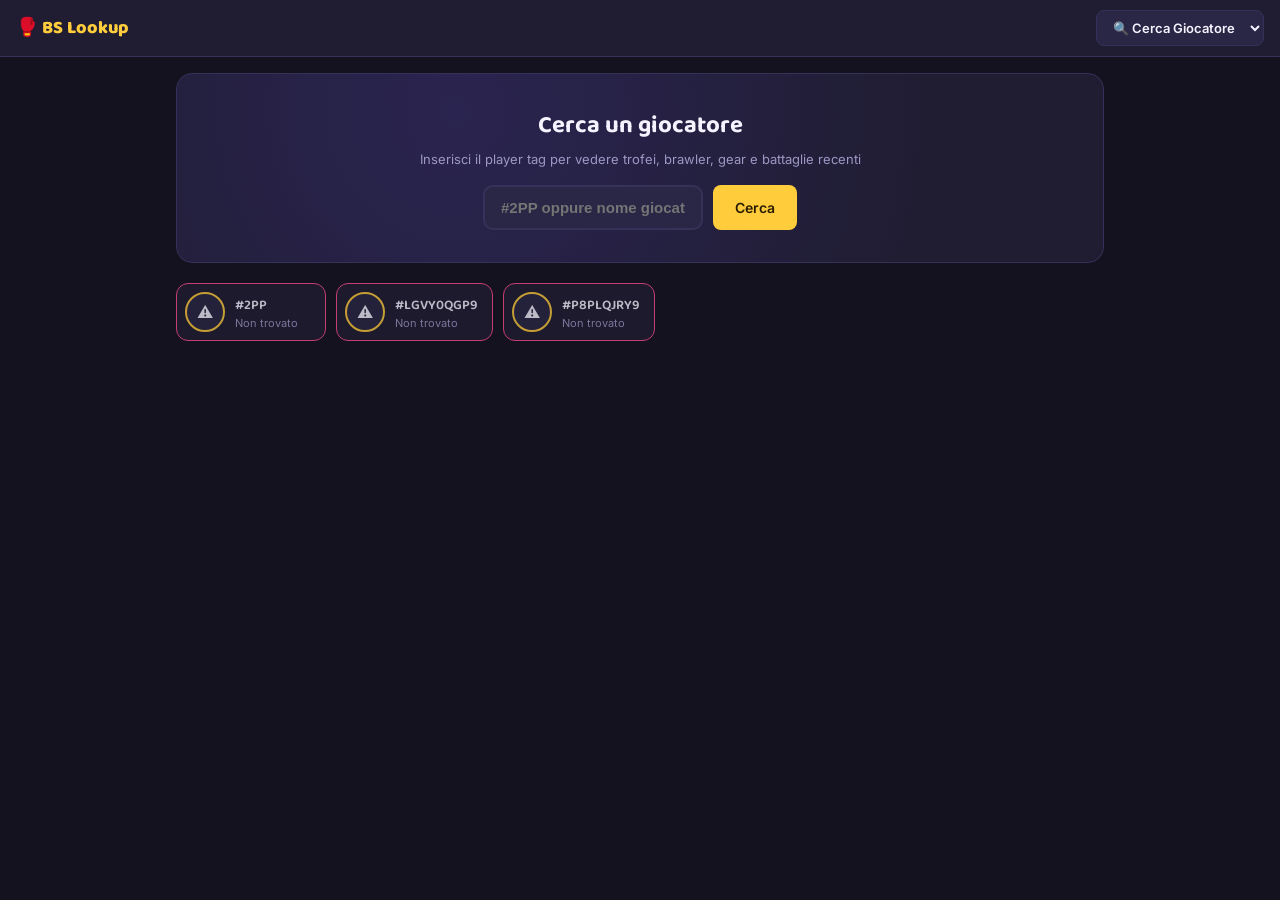
==== commit cae4cded: "Update index.html" ====
--- a/index.html
+++ b/index.html
@@ -398,8 +398,10 @@
       ============================================================
     -->
     <div class="saved-players-bar" id="savedPlayers">
-      <div class="saved-player-chip" data-tag="#7404704"></div>
-      <div class="saved-player-chip" data-tag="#2PP"></div>
+
+      <div class="saved-player-chip" data-tag="#2PP"></div> 
+      <div class="saved-player-chip" data-tag="#LGVY0QGP9"></div>
+      <div class="saved-player-chip" data-tag="#P8PLQJRY9"></div>
       <!-- Aggiungi qui altre righe come queste due -->
     </div>
 
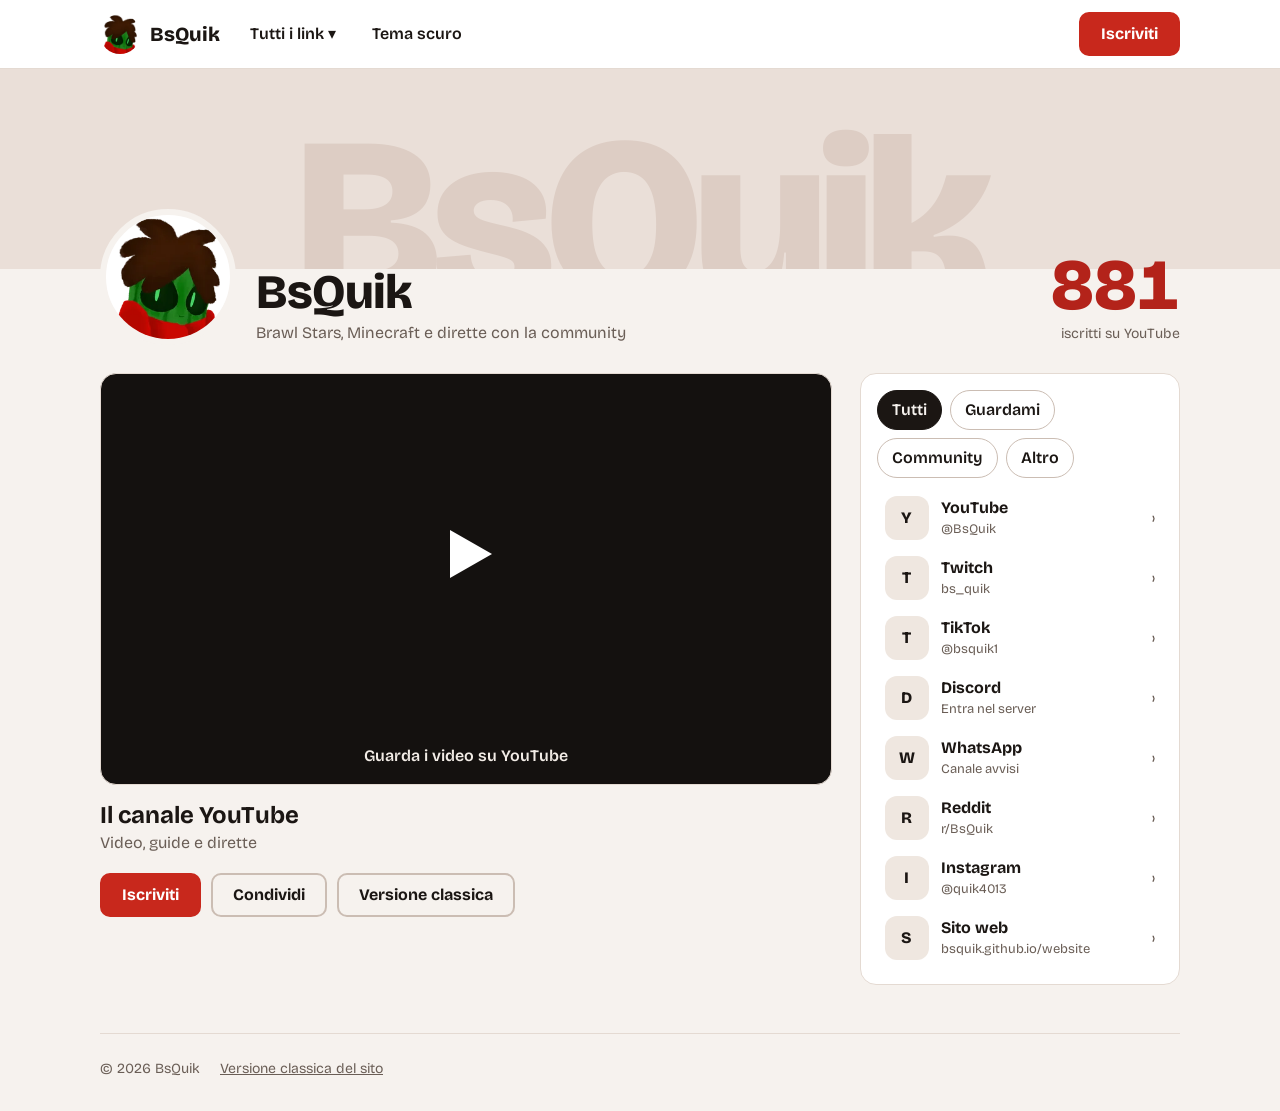
==== commit a3a23a8b: "Add files via upload" ====
--- a/index.html
+++ b/index.html
@@ -1,1187 +1,125 @@
-<!DOCTYPE html>
+<!doctype html>
 <html lang="it">
 <head>
-<meta charset="UTF-8">
-<meta name="viewport" content="width=device-width, initial-scale=1">
-<title>Brawl Stars — Player Lookup</title>
-<link rel="preconnect" href="https://fonts.googleapis.com">
-<link href="https://fonts.googleapis.com/css2?family=Baloo+2:wght@600;800&family=Inter:wght@400;500;600;700&display=swap" rel="stylesheet">
-   <link rel="icon" type="image/svg+xml" href="favicom.png">
-    <link rel="alternate icon" href="favicom.png">
+<meta charset="utf-8">
+<meta name="viewport" content="width=device-width, initial-scale=1, viewport-fit=cover">
+<title>BsQuik · tutti i miei link</title>
+<meta name="description" content="YouTube, Twitch, Discord, TikTok e tutti i social di BsQuik: Brawl Stars, Minecraft e dirette con la community.">
+<link rel="icon" href="[data-uri]">
+<link href="https://fonts.googleapis.com/css2?family=Bricolage+Grotesque:wght@400;600;700;800&display=swap" rel="stylesheet">
 <style>
-  :root {
-    --bg: #14121f;
-    --surface: #201d33;
-    --surface-2: #2a2645;
-    --surface-3: #34305a;
-    --gold: #ffcd3c;
-    --gold-dark: #c99a1e;
-    --magenta: #ff4d8d;
-    --text: #f5f3ff;
-    --text-muted: #9d97c4;
-    --border: #363159;
-  }
-
-  * { box-sizing: border-box; }
-
-  body {
-    font-family: 'Inter', system-ui, sans-serif;
-    background: var(--bg);
-    color: var(--text);
-    margin: 0;
-    padding: 0 0 40px;
-  }
-
-  /* ---------- Barra superiore: logo + menu pagine ---------- */
-  .topbar {
-    position: sticky; top: 0; z-index: 20;
-    background: var(--surface);
-    border-bottom: 1px solid var(--border);
-    padding: 10px 16px;
-    display: flex; align-items: center; gap: 12px; flex-wrap: wrap;
-  }
-  .topbar h1 {
-    font-family: 'Baloo 2', sans-serif;
-    font-weight: 800;
-    font-size: 18px;
-    color: var(--gold);
-    margin: 0;
-    white-space: nowrap;
-  }
-  .page-switcher {
-    margin-left: auto;
-    background: var(--surface-2); color: var(--text);
-    border: 1px solid var(--border); border-radius: 8px;
-    padding: 8px 12px; font-size: 13px; font-weight: 600;
-    font-family: 'Inter', sans-serif; cursor: pointer;
-  }
-
-  .btn {
-    border: none; border-radius: 8px; padding: 8px 14px;
-    font-family: 'Inter', sans-serif; font-weight: 600; font-size: 13px;
-    cursor: pointer; white-space: nowrap; transition: transform .08s ease;
-  }
-  .btn:active { transform: scale(0.96); }
-  .btn-primary { background: var(--gold); color: #2a1c00; }
-  .btn-secondary { background: var(--surface-3); color: var(--text); }
-
-  .content { max-width: 960px; margin: 0 auto; padding: 16px; }
-  .error {
-    background: rgba(255,77,141,0.12); border: 1px solid var(--magenta);
-    color: #ffb3cf; padding: 10px 14px; border-radius: 8px; font-size: 13px;
-  }
-  .loading { color: var(--text-muted); font-size: 13px; padding: 8px 0; }
-
-  /* ---------- Hero di ricerca (pagina Home) ---------- */
-  .hero-search {
-    background: radial-gradient(circle at 30% 20%, #2a2450, var(--surface) 70%);
-    border: 1px solid var(--border); border-radius: 16px;
-    padding: 32px 24px; text-align: center; margin-bottom: 16px;
-  }
-  .hero-search h2 {
-    font-family: 'Baloo 2', sans-serif; font-size: 24px; margin: 0 0 6px;
-  }
-  .hero-search p { color: var(--text-muted); font-size: 13px; margin: 0 0 18px; }
-  .hero-search-row {
-    display: flex; gap: 10px; justify-content: center; flex-wrap: wrap;
-  }
-  .hero-search-row input {
-    background: var(--surface-2); border: 2px solid var(--border);
-    color: var(--text); padding: 12px 16px; border-radius: 10px;
-    font-size: 15px; width: 220px; text-align: center; font-weight: 600;
-  }
-  .hero-search-row input:focus { outline: none; border-color: var(--gold); }
-  .hero-search-row .btn { padding: 12px 22px; font-size: 14px; }
-
-  /* ---------- Persone salvate (roster) ---------- */
-  .saved-players-bar {
-    display: flex; gap: 10px; flex-wrap: wrap;
-    padding: 4px 0 12px;
-  }
-  .saved-player-chip {
-    display: flex; align-items: center; gap: 10px;
-    background: var(--surface); border: 1px solid var(--border);
-    border-radius: 12px; padding: 8px 14px 8px 8px;
-    cursor: pointer; min-width: 150px;
-    transition: border-color .12s ease, transform .1s ease, background .12s ease;
-  }
-  .saved-player-chip:hover { border-color: var(--gold); background: var(--surface-2); }
-  .saved-player-chip:active { transform: scale(0.97); }
-  .saved-player-chip .avatar-sm {
-    width: 40px; height: 40px; border-radius: 50%;
-    background: var(--surface-2); border: 2px solid var(--gold);
-    flex-shrink: 0; object-fit: cover;
-  }
-  .saved-player-chip .info { min-width: 0; }
-  .saved-player-chip .name {
-    font-family: 'Baloo 2', sans-serif; font-size: 13.5px; font-weight: 600;
-    white-space: nowrap; overflow: hidden; text-overflow: ellipsis; max-width: 130px;
-  }
-  .saved-player-chip .sub {
-    font-size: 11px; color: var(--text-muted); display: flex; align-items: center; gap: 4px;
-  }
-  .saved-player-chip .sub .n { color: var(--gold); font-weight: 700; }
-  .saved-player-chip.is-loading .avatar-sm,
-  .saved-player-chip.is-loading .name,
-  .saved-player-chip.is-loading .sub {
-    background: linear-gradient(90deg, var(--surface-2) 25%, var(--surface-3) 50%, var(--surface-2) 75%);
-    background-size: 200% 100%; animation: shimmer 1.2s infinite;
-  }
-  .saved-player-chip.is-loading .name,
-  .saved-player-chip.is-loading .sub { display: inline-block; height: 10px; border-radius: 4px; color: transparent; }
-  .saved-player-chip.is-loading .name { width: 70px; margin-bottom: 4px; }
-  .saved-player-chip.is-loading .sub { width: 45px; }
-  .saved-player-chip.is-error { border-color: var(--magenta); opacity: 0.75; }
-  @keyframes shimmer { 0% { background-position: 200% 0; } 100% { background-position: -200% 0; } }
-
-  /* ---------- Riepilogo giocatore ---------- */
-  .player-strip {
-    display: flex; align-items: center; gap: 14px;
-    background: var(--surface); border: 1px solid var(--border);
-    border-radius: 12px; padding: 12px 16px; margin-bottom: 14px;
-    flex-wrap: wrap;
-  }
-  .player-strip img.avatar {
-    width: 52px; height: 52px; border-radius: 50%;
-    background: var(--surface-2); border: 2px solid var(--gold); flex-shrink: 0;
-  }
-  .player-name-block { min-width: 120px; }
-  .player-name-block h2 {
-    font-family: 'Baloo 2', sans-serif; font-size: 17px; margin: 0; color: var(--text);
-  }
-  .player-name-block .tag { font-size: 11px; color: var(--text-muted); font-family: monospace; }
-  .stat-pills { display: flex; gap: 8px; flex-wrap: wrap; margin-left: auto; }
-  .pill {
-    display: flex; align-items: center; gap: 5px;
-    background: var(--surface-2); border-radius: 999px;
-    padding: 5px 11px; font-size: 12px; font-weight: 600;
-  }
-  .pill .n { color: var(--gold); font-weight: 700; }
-  .pill.highlight { background: linear-gradient(135deg, #3a2a55, #4a2f5f); }
-  .player-level-badge {
-    display: inline-flex; align-items: center; justify-content: center;
-    width: 20px; height: 20px; border-radius: 50%;
-    background: radial-gradient(circle at 30% 30%, #b7a8ff, #6c4fd6);
-    color: #fff; font-weight: 800; font-size: 10px;
-    border: 1.5px solid var(--bg); margin-left: 3px;
-  }
-  
-  .section-label {
-    font-family: 'Baloo 2', sans-serif; font-size: 13px; font-weight: 600;
-    color: var(--text-muted); text-transform: uppercase; letter-spacing: .04em;
-    margin: 18px 0 8px; display: flex; align-items: center; gap: 8px;
-  }
-  .section-label.toggle {
-    cursor: pointer; user-select: none; background: var(--surface);
-    border: 1px solid var(--border); border-radius: 8px; padding: 10px 12px;
-    margin: 10px 0; text-transform: none; font-size: 14px; color: var(--text);
-  }
-  .section-label.toggle:hover { border-color: var(--gold); }
-  .section-label .chev { transition: transform .15s ease; font-size: 10px; color: var(--text-muted); }
-  .section-label.is-open .chev { transform: rotate(90deg); }
-  .win-rate-badge {
-    margin-left: auto; font-size: 11px; font-weight: 700;
-    background: var(--surface-2); padding: 3px 10px; border-radius: 999px;
-    color: var(--gold);
-  }
-  .collapsible-content {
-    display: grid; grid-template-rows: 0fr; opacity: 0;
-    transition: grid-template-rows .25s ease, opacity .2s ease;
-  }
-  .collapsible-content > div { overflow: hidden; }
-  .collapsible-content.is-open { grid-template-rows: 1fr; opacity: 1; }
-  .brawler-card {
-    transition: transform .12s ease, border-color .12s ease;
-  }
-  .brawler-card:hover { transform: translateY(-2px); border-color: var(--gold); }
-  .top-brawler-crown {
-    position: absolute; top: -8px; left: -6px; font-size: 15px;
-    filter: drop-shadow(0 1px 2px rgba(0,0,0,.6));
-  }
-  .copy-tag-btn {
-    background: none; border: none; color: var(--text-muted);
-    cursor: pointer; font-size: 12px; padding: 0; margin-left: 4px;
-    vertical-align: middle;
-  }
-  .copy-tag-btn:hover { color: var(--gold); }
-  .club-chip {
-    display: inline-flex; align-items: center; gap: 5px;
-    background: var(--surface-2); border-radius: 8px; padding: 4px 10px;
-    font-size: 11px; color: var(--text-muted); margin-top: 6px;
-    cursor: pointer; transition: background .12s ease;
-  }
-  .club-chip:hover { background: var(--surface-3); color: var(--text); }
-  .sort-row { display: flex; align-items: center; gap: 8px; margin: 4px 0 8px; font-size: 12px; color: var(--text-muted); }
-  .sort-row select {
-    background: var(--surface-2); color: var(--text); border: 1px solid var(--border);
-    border-radius: 6px; padding: 4px 8px; font-size: 12px;
-  }
-  .brawler-detail-grid { display: grid; grid-template-columns: repeat(auto-fill, minmax(150px, 1fr)); gap: 8px; }
-  .brawler-card { background: var(--surface); border: 1px solid var(--border); border-radius: 10px; padding: 8px; position: relative; }
-  .brawler-card-head { display: flex; align-items: center; gap: 8px; }
-  .brawler-avatar-wrap { position: relative; flex-shrink: 0; }
-  .brawler-avatar-wrap img { width: 40px; height: 40px; border-radius: 7px; background: var(--surface-2); display: block; }
-  .power-level-badge {
-    position: absolute; bottom: -4px; right: -4px;
-    display: flex; align-items: center; justify-content: center;
-    width: 18px; height: 18px; border-radius: 50%;
-    background: radial-gradient(circle at 30% 30%, #ffe89a, var(--gold-dark));
-    color: #2a1c00; font-weight: 800; font-size: 10px;
-    border: 1.5px solid var(--bg);
-  }
-  .brawler-name-col { min-width: 0; }
-  .brawler-name-col .name { font-size: 12.5px; font-weight: 700; white-space: nowrap; overflow: hidden; text-overflow: ellipsis; }
-  .brawler-name-col .trophy-line { font-size: 11px; color: var(--gold); font-weight: 600; display: flex; align-items: center; gap: 3px; }
-
-  .rank-badge {
-    display: inline-flex; align-items: center; gap: 3px;
-    font-size: 10px; font-weight: 700; padding: 1px 6px; border-radius: 999px;
-    border: 1px solid rgba(255,255,255,0.15);
-  }
-  .rank-bronze   { background: #6b3e26; color: #ffd9b3; }
-  .rank-silver   { background: #5a5f6b; color: #eef1f5; }
-  .rank-gold     { background: #7a5c12; color: #ffe28a; }
-  .rank-diamond  { background: #1e5f6b; color: #b6f2ff; }
-  .rank-mythic   { background: #6b1e4f; color: #ffb3e0; }
-  .rank-legendary{ background: #4a1e6b; color: #dcb3ff; }
-  .rank-masters  { background: linear-gradient(90deg,#ff4d8d,#ffcd3c,#4fd6ff); color: #1a1a1a; }
-
-  .item-icon-row { display: flex; gap: 3px; flex-wrap: wrap; margin-top: 6px; }
-  .item-icon { width: 22px; height: 22px; border-radius: 5px; background: var(--surface-2); border: 1px solid var(--border); }
-  .item-icon-fallback {
-    display: inline-flex; align-items: center; justify-content: center;
-    height: 22px; padding: 0 6px; border-radius: 5px;
-    background: var(--surface-3); border: 1px dashed var(--text-muted);
-    font-size: 9px; color: var(--text); text-align: center; font-weight: 600;
-  }
-
-  /* ---------- Griglia "tutti i brawler" ---------- */
-  .brawler-grid { display: grid; grid-template-columns: repeat(auto-fill, minmax(76px, 1fr)); gap: 8px; }
-  .brawler-item {
-    text-align: center; font-size: 10.5px; color: var(--text-muted);
-    background: var(--surface); border: 1px solid var(--border);
-    border-radius: 8px; padding: 6px 4px;
-  }
-  .brawler-item img { width: 44px; height: 44px; border-radius: 7px; background: var(--surface-2); }
-  .brawler-item div { margin-top: 3px; white-space: nowrap; overflow: hidden; text-overflow: ellipsis; }
-
-  /* ---------- Battaglie recenti ---------- */
-  .battle-list { display: flex; flex-direction: column; gap: 6px; }
-  .battle-row {
-    display: flex; align-items: center; gap: 10px;
-    background: var(--surface); border: 1px solid var(--border);
-    border-radius: 10px; padding: 8px 12px; font-size: 12.5px;
-  }
-  .battle-row.is-ranked { border-color: var(--gold); background: linear-gradient(90deg, rgba(255,205,60,0.07), var(--surface)); }
-  .battle-result-bar { width: 4px; height: 30px; border-radius: 3px; flex-shrink: 0; }
-  .battle-result-bar.victory { background: #3ddc84; }
-  .battle-result-bar.defeat { background: var(--magenta); }
-  .battle-result-bar.draw, .battle-result-bar.unknown { background: var(--text-muted); }
-  .battle-main { flex: 1; min-width: 0; }
-  .battle-mode { font-weight: 700; }
-  .battle-map { color: var(--text-muted); font-size: 11px; }
-  .battle-ranked-tag {
-    font-size: 9px; font-weight: 800; background: var(--gold); color: #2a1c00;
-    padding: 1px 6px; border-radius: 999px; margin-left: 6px; vertical-align: middle;
-  }
-  .battle-side { text-align: right; flex-shrink: 0; }
-  .battle-trophy { font-weight: 700; }
-  .battle-trophy.pos { color: #3ddc84; }
-  .battle-trophy.neg { color: var(--magenta); }
-  .battle-time { font-size: 10.5px; color: var(--text-muted); }
-
-  .ranked-summary {
-    background: linear-gradient(135deg, rgba(255,205,60,0.12), var(--surface));
-    border: 1px solid var(--gold); border-radius: 10px;
-    padding: 10px 14px; margin-bottom: 10px; font-size: 12.5px;
-  }
-  .ranked-summary .win { color: #3ddc84; font-weight: 700; }
-  .ranked-summary .loss { color: var(--magenta); font-weight: 700; }
-  .ranked-summary-empty {
-    background: var(--surface); border-color: var(--border); color: var(--text-muted);
-  }
-
-  .page { display: none; }
-  .page.is-active { display: block; }
-
-  /* ---------- Pagina Club ---------- */
-  .club-header {
-    background: var(--surface); border: 1px solid var(--border); border-radius: 12px;
-    padding: 16px; margin-bottom: 14px;
-  }
-  .club-header h2 { font-family: 'Baloo 2', sans-serif; font-size: 19px; margin: 0 0 4px; }
-  .club-header .desc { font-size: 12.5px; color: var(--text-muted); margin: 6px 0 10px; }
-  .club-header .stat-pills { margin-left: 0; }
-  .member-list { display: flex; flex-direction: column; gap: 6px; }
-  .member-row {
-    display: flex; align-items: center; gap: 10px;
-    background: var(--surface); border: 1px solid var(--border);
-    border-radius: 10px; padding: 8px 12px; cursor: pointer;
-    transition: border-color .12s ease, transform .1s ease;
-  }
-  .member-row:hover { border-color: var(--gold); transform: translateX(2px); }
-  .member-role {
-    font-size: 9px; font-weight: 800; text-transform: uppercase;
-    padding: 2px 7px; border-radius: 999px; background: var(--surface-2); color: var(--text-muted);
-  }
-  .member-role.president { background: var(--gold); color: #2a1c00; }
-  .member-role.vicePresident { background: #c98fff; color: #2a0a45; }
-  .member-role.senior { background: var(--surface-3); color: var(--text); }
-  .member-name { font-weight: 600; font-size: 13px; flex: 1; min-width: 0; }
-  .member-trophies { font-size: 12px; color: var(--gold); font-weight: 700; }
-
-  /* ---------- Ultimi cercati (localStorage) ---------- */
-  .chip-remove-btn {
-    background: none; border: none; color: var(--text-muted);
-    font-size: 12px; cursor: pointer; padding: 2px 6px; margin-left: auto;
-    border-radius: 6px; flex-shrink: 0; line-height: 1;
-  }
-  .chip-remove-btn:hover { color: var(--magenta); background: rgba(255,77,141,0.12); }
-
-  /* ---------- Ricerca per nome / autocomplete ---------- */
-  .search-input-wrap { position: relative; width: 220px; }
-  .search-input-wrap input { width: 100%; }
-  .suggestions-box {
-    position: absolute; top: calc(100% + 6px); left: 0; right: 0;
-    background: var(--surface-2); border: 1px solid var(--border); border-radius: 10px;
-    z-index: 30; text-align: left; display: none; max-height: 260px; overflow-y: auto;
-    box-shadow: 0 8px 24px rgba(0,0,0,0.35);
-  }
-  .suggestions-box.is-open { display: block; }
-  .suggestion-item {
-    display: flex; align-items: center; gap: 10px; padding: 8px 12px; cursor: pointer;
-  }
-  .suggestion-item:hover, .suggestion-item.is-active { background: var(--surface-3); }
-  .suggestion-item img { width: 26px; height: 26px; border-radius: 50%; background: var(--surface); flex-shrink: 0; }
-  .suggestion-item .s-name { font-size: 12.5px; font-weight: 600; }
-  .suggestion-item .s-tag { font-size: 10.5px; color: var(--text-muted); font-family: monospace; }
-  .suggestion-empty { padding: 10px 12px; font-size: 12px; color: var(--text-muted); }
+:root{--bg:#F6F2EE;--panel:#FFFFFF;--line:#E4DAD2;--bd:#CBBDB3;--text:#1B1613;--muted:#6A5E56;--hover:#EFE7E0;--ban:#EADFD8;--ban2:#DDCDC4;--acc:#C8281C;--acct:#B3231A;color-scheme:light}
+@media (prefers-color-scheme:dark){:root:not([data-theme="light"]){--bg:#12100F;--panel:#1C1917;--line:#2E2925;--bd:#3A332E;--text:#F2ECE6;--muted:#A89F97;--hover:#2A2521;--ban:#241A17;--ban2:#33211D;--acct:#FF8472;color-scheme:dark}}
+:root[data-theme="dark"]{--bg:#12100F;--panel:#1C1917;--line:#2E2925;--bd:#3A332E;--text:#F2ECE6;--muted:#A89F97;--hover:#2A2521;--ban:#241A17;--ban2:#33211D;--acct:#FF8472;color-scheme:dark}
+*{box-sizing:border-box}
+body{margin:0;background:var(--bg);color:var(--text);font:400 16px/1.5 "Bricolage Grotesque",system-ui,-apple-system,"Segoe UI",sans-serif;padding:env(safe-area-inset-top) env(safe-area-inset-right) env(safe-area-inset-bottom) env(safe-area-inset-left)}
+a,button{font:inherit;color:inherit}a{text-decoration:none}button{cursor:pointer}
+:focus-visible{outline:3px solid var(--acc);outline-offset:2px}
+.in{max-width:1120px;margin:0 auto;padding:0 20px;position:relative}
+.nv{background:var(--panel);border-bottom:1px solid var(--line);position:relative;z-index:5}
+.nv .in{display:flex;align-items:center;gap:8px;flex-wrap:wrap;min-height:68px;padding-top:8px;padding-bottom:8px}
+.lg{display:flex;align-items:center;gap:10px;font-weight:800;font-size:20px;margin-right:8px}.lg img{width:40px;height:40px;border-radius:50%;object-fit:cover}
+.nb{min-height:44px;padding:0 14px;border:0;border-radius:10px;background:none;font-weight:600;display:flex;align-items:center}.nb:hover{background:var(--hover)}
+.sp{margin-left:auto}
+.btn{min-height:44px;padding:0 20px;border-radius:10px;font-weight:700;display:inline-flex;align-items:center;justify-content:center;border:2px solid var(--bd);background:none}.btn:hover{background:var(--hover)}.btn.red{background:var(--acc);border-color:var(--acc);color:#fff}.btn.red:hover{filter:brightness(1.08)}
+.mg{position:absolute;left:20px;right:20px;max-width:760px;top:100%;margin-top:6px;background:var(--panel);border:1px solid var(--bd);border-radius:16px;box-shadow:0 24px 60px rgba(0,0,0,.25);padding:20px;display:flex;flex-wrap:wrap;gap:20px}.mg[hidden]{display:none}
+.col{flex:1 1 180px}.col h3{margin:0 0 6px;font-size:13px;font-weight:600;color:var(--muted)}.col a{display:flex;flex-direction:column;padding:8px 10px;border-radius:10px;min-height:44px;justify-content:center}.col a:hover{background:var(--hover)}.col b{font-size:16px}.col i{font-style:normal;font-size:13px;color:var(--muted)}
+.bn{height:clamp(100px,21vw,200px);overflow:hidden;background:var(--ban)}.big{display:block;text-align:center;font-weight:800;letter-spacing:-.04em;font-size:clamp(96px,24vw,240px);line-height:1;transform:translateY(14%);color:var(--ban2);white-space:nowrap}
+.hd{display:flex;align-items:flex-end;gap:20px;flex-wrap:wrap;margin-top:-52px}
+.av{width:112px;height:112px;border-radius:50%;object-fit:cover;border:6px solid var(--bg);background:var(--panel)}
+h1{margin:0;font-size:clamp(34px,6vw,48px);line-height:1.05;font-weight:800;letter-spacing:-.02em}.hd p{margin:4px 0 0;color:var(--muted)}
+.ct{margin-left:auto;text-align:right}.ct b{display:block;font-size:clamp(52px,9vw,72px);line-height:1;font-weight:800;color:var(--acct);font-variant-numeric:tabular-nums}.ct span{color:var(--muted);font-size:14px}
+.mn2{display:flex;flex-wrap:wrap;gap:28px;margin-top:28px;align-items:flex-start}.vd{flex:999 1 520px;min-width:0}.sd{flex:1 1 320px;min-width:0;background:var(--panel);border:1px solid var(--line);border-radius:16px;padding:16px}
+.pl{display:block;aspect-ratio:16/9;background:#14110F;border-radius:16px;position:relative;overflow:hidden;border:1px solid var(--line)}.pl img{position:absolute;inset:0;width:100%;height:100%;object-fit:cover}.pl .pt{position:absolute;left:0;right:0;bottom:16px;text-align:center;color:#F2ECE6;font-weight:600;padding:0 16px}
+.pl .gl{position:absolute;left:50%;top:44%;width:0;height:0;margin:-24px 0 0 -16px;border-left:42px solid #fff;border-top:24px solid transparent;border-bottom:24px solid transparent}
+.vd h2{margin:16px 0 2px;font-size:24px;line-height:1.2}.vd p{margin:0;color:var(--muted)}.ac{display:flex;flex-wrap:wrap;gap:10px;margin-top:18px}
+.ch{display:flex;flex-wrap:wrap;gap:8px;margin-bottom:10px}.ch button{min-height:40px;padding:0 14px;border-radius:999px;border:1px solid var(--bd);background:none;font-weight:600}.ch button[aria-pressed="true"]{background:var(--text);color:var(--bg);border-color:var(--text)}
+.rw{display:flex;align-items:center;gap:12px;min-height:60px;padding:8px;border-radius:12px}.rw:hover{background:var(--hover)}.rw u{text-decoration:none;width:44px;height:44px;border-radius:12px;background:var(--hover);display:grid;place-items:center;font-weight:800;flex:none}.rw span{display:flex;flex-direction:column;min-width:0}.rw b{font-size:16px}.rw i{font-style:normal;font-size:13px;color:var(--muted);overflow:hidden;text-overflow:ellipsis;white-space:nowrap}.rw em{margin-left:auto;font-style:normal;color:var(--muted)}
+.ft{margin-top:48px;border-top:1px solid var(--line);padding:24px 0 32px;color:var(--muted);font-size:14px;display:flex;flex-wrap:wrap;gap:8px 20px}.ft a{text-decoration:underline}
+.ov{position:fixed;inset:0;background:rgba(0,0,0,.65);display:flex;align-items:center;justify-content:center;padding:20px;z-index:20}.ov[hidden]{display:none}.dg{max-width:440px;width:100%;background:var(--panel);border:1px solid var(--bd);border-radius:20px;padding:28px}.dg h2{margin:0 0 8px;font-size:26px;line-height:1.2}.dg p{margin:0 0 20px;color:var(--muted)}.dg .ac{margin-top:0}.dg .rw{border:1px solid var(--line);margin-bottom:10px}
+.toast{position:fixed;left:50%;bottom:max(20px,env(safe-area-inset-bottom));transform:translate(-50%,12px);opacity:0;pointer-events:none;background:var(--text);color:var(--bg);padding:12px 18px;border-radius:10px;font-weight:600;transition:opacity .2s,transform .2s;z-index:30}.toast.show{opacity:1;transform:translate(-50%,0)}
+@media (min-width:700px){.av{width:136px;height:136px}.hd{margin-top:-60px}}
+@media (prefers-reduced-motion:reduce){*{transition:none!important}}
 </style>
 </head>
 <body>
-
-<div class="topbar">
-  <h1>🥊 BS Lookup</h1>
-  <select class="page-switcher" id="pageSwitcher" onchange="cambiaPagina(this.value)">
-    <option value="home">🔍 Cerca Giocatore</option>
-    <option value="club">🛡️ Cerca Club</option>
-    <option value="brawlers">📋 Tutti i Brawler</option>
-  </select>
-</div>
-
-<div class="content">
-
-  <!-- ============== PAGINA: HOME / CERCA GIOCATORE ============== -->
-  <div class="page is-active" id="page-home">
-
-    <div class="hero-search">
-      <h2>Cerca un giocatore</h2>
-      <p>Inserisci il player tag per vedere trofei, brawler, gear e battaglie recenti</p>
-      <div class="hero-search-row">
-        <div class="search-input-wrap">
-          <input type="text" id="playerTag" placeholder="#2PP oppure nome giocatore" autocomplete="off"
-                 oninput="gestisciInputRicerca(this.value)"
-                 onkeydown="gestisciTastoRicerca(event)"
-                 onfocus="gestisciInputRicerca(this.value)">
-          <div class="suggestions-box" id="suggestionsBox"></div>
-        </div>
-        <button class="btn btn-primary" onclick="cercaGiocatore()">Cerca</button>
-      </div>
-    </div>
-
-    <!--
-      ============================================================
-      PERSONE SALVATE — per aggiungere qualcuno, COPIA una riga
-      <div class="saved-player-chip" data-tag="#TAG"></div> qui sotto
-      e cambia solo il tag. Foto profilo, nome e trofei si caricano
-      da soli: non serve scrivere altro.
-      ============================================================
-    -->
-    <div class="saved-players-bar" id="savedPlayers">
-
-      <div class="saved-player-chip" data-tag="#2PP"></div> 
-      <div class="saved-player-chip" data-tag="#LGVY0QGP9"></div>
-      <div class="saved-player-chip" data-tag="#P8PLQJRY9"></div>
-      <!-- Aggiungi qui altre righe come queste due -->
-    </div>
-
-    <!--
-      ============================================================
-      ULTIMI CERCATI — generata automaticamente dal localStorage,
-      non serve modificare nulla qui a mano.
-      ============================================================
-    -->
-    <div class="section-label" id="recentSearchesLabel" style="display:none;">
-      <span>⏱️ Ultimi cercati</span>
-      <button class="btn btn-secondary" style="margin-left:auto; padding:4px 10px; font-size:11px;" onclick="cancellaRicercheRecenti()">Cancella tutto</button>
-    </div>
-    <div class="saved-players-bar" id="recentSearches"></div>
-
-    <div id="result"></div>
-  </div>
-
-  <!-- ============== PAGINA: CERCA CLUB ============== -->
-  <div class="page" id="page-club">
-    <div class="hero-search">
-      <h2>Cerca un club</h2>
-      <p>Inserisci il tag del club per vedere trofei richiesti e tutti i membri</p>
-      <div class="hero-search-row">
-        <input type="text" id="clubTag" placeholder="#2RJLGLJ" onkeydown="if(event.key==='Enter') cercaClub()">
-        <button class="btn btn-primary" onclick="cercaClub()">Cerca</button>
-      </div>
-    </div>
-    <div id="clubResult"></div>
-  </div>
-
-  <!-- ============== PAGINA: TUTTI I BRAWLER ============== -->
-  <div class="page" id="page-brawlers">
-    <div id="brawlersResult"></div>
-  </div>
-
-</div>
-
+<header class="nv"><div class="in">
+<a class="lg" href="#"><img src="[data-uri]" alt="">BsQuik</a>
+<button class="nb" id="mb" type="button" aria-expanded="false" aria-controls="mg">Tutti i link ▾</button>
+<button class="nb" id="th" type="button">Tema</button>
+<button class="btn red sp" id="sb" type="button">Iscriviti</button>
+<div class="mg" id="mg" hidden></div>
+</div></header>
+<div class="bn" aria-hidden="true"><span class="big">BsQuik</span></div>
+<main class="in">
+<section class="hd"><img class="av" src="[data-uri]" alt="Avatar di BsQuik: personaggio verde con capelli castani e felpa rossa"><div><h1>BsQuik</h1><p>Brawl Stars, Minecraft e dirette con la community</p></div>
+<div class="ct"><b id="n">881</b><span>iscritti su YouTube</span></div></section>
+<section class="mn2">
+<div class="vd"><a class="pl" id="pl" href="https://www.youtube.com/@BsQuik" target="_blank" rel="noopener" aria-label="Guarda su YouTube"><img id="pi" alt="" hidden><span class="gl"></span><span class="pt" id="pt">Guarda i video su YouTube</span></a>
+<h2 id="vt">Il canale YouTube</h2><p id="vs">Video, guide e dirette</p>
+<div class="ac"><button class="btn red" id="sb2" type="button">Iscriviti</button><button class="btn" id="sh" type="button">Condividi</button><a class="btn" href="classico/" target="_blank" rel="noopener">Versione classica</a></div></div>
+<aside class="sd" aria-label="Tutti i link"><div class="ch" id="ch"></div><div id="ls"></div></aside>
+</section>
+<footer class="ft"><span>© 2026 BsQuik</span><a href="classico/" target="_blank" rel="noopener">Versione classica del sito</a></footer>
+</main>
+<div class="ov" id="d1" role="dialog" aria-modal="true" aria-labelledby="t1" hidden><div class="dg"><h2 id="t1">Iscriviti a BsQuik</h2><p>Nuovi video e dirette su Brawl Stars e Minecraft.</p><div class="ac"><a class="btn red" href="https://www.youtube.com/@BsQuik?sub_confirmation=1" target="_blank" rel="noopener">Iscriviti ora</a><button class="btn" data-x type="button">Più tardi</button></div></div></div>
+<div class="ov" id="d2" role="dialog" aria-modal="true" aria-labelledby="t2" hidden><div class="dg"><h2 id="t2">Ciao, parli italiano?</h2><p>Ecco i canali pensati per la community italiana.</p>
+<a class="rw" href="https://discord.com/invite/rB76GGdu9v" target="_blank" rel="noopener"><u aria-hidden="true">D</u><span><b>Server Discord</b><i>Entra nel server</i></span></a>
+<a class="rw" href="https://www.whatsapp.com/channel/0029Vb7MEMsFy72L6KaVrx0c" target="_blank" rel="noopener"><u aria-hidden="true">W</u><span><b>Canale WhatsApp</b><i>Canale avvisi</i></span></a>
+<div class="ac"><button class="btn" data-x type="button">Non ora</button></div></div></div>
+<div class="toast" id="tt" role="status" aria-live="polite"></div>
 <script>
-// ============================================================
-// NAVIGAZIONE PAGINE
-// ============================================================
-function cambiaPagina(pagina) {
-  document.querySelectorAll('.page').forEach(p => p.classList.remove('is-active'));
-  document.getElementById('page-' + pagina).classList.add('is-active');
-  if (pagina === 'brawlers' && !document.getElementById('brawlersResult').dataset.loaded) {
-    mostraBrawler();
-  }
+(function(){
+var G=['Guardami','Community','Altro'];
+var L=[['YouTube','@BsQuik','https://www.youtube.com/@BsQuik',0],['Twitch','bs_quik','https://www.twitch.tv/bs_quik',0],['TikTok','@bsquik1','https://www.tiktok.com/@bsquik1',0],['Discord','Entra nel server','https://discord.com/invite/rB76GGdu9v',1],['WhatsApp','Canale avvisi','https://www.whatsapp.com/channel/0029Vb7MEMsFy72L6KaVrx0c',1],['Reddit','r/BsQuik','https://www.reddit.com/r/BsQuik/s/kJhhvOHQKj',1],['Instagram','@quik4013','https://www.instagram.com/quik4013',2],['Sito web','bsquik.github.io/website','https://bsquik.github.io/website/',2]];
+var $=function(i){return document.getElementById(i)};
+function row(x){return '<a class="rw" href="'+x[2]+'" target="_blank" rel="noopener"><u aria-hidden="true">'+x[0][0]+'</u><span><b>'+x[0]+'</b><i>'+x[1]+'</i></span><em aria-hidden="true">›</em></a>'}
+function store(k,v){try{if(v===undefined)return localStorage.getItem(k);localStorage.setItem(k,v)}catch(e){return null}}
+/* menu grande a tendina */
+$('mg').innerHTML=G.map(function(g,i){return '<div class="col"><h3>'+g+'</h3>'+L.filter(function(x){return x[3]===i}).map(function(x){return '<a href="'+x[2]+'" target="_blank" rel="noopener"><b>'+x[0]+'</b><i>'+x[1]+'</i></a>'}).join('')+'</div>'}).join('');
+function menu(open){$('mg').hidden=!open;$('mb').setAttribute('aria-expanded',open)}
+$('mb').onclick=function(e){e.stopPropagation();menu($('mg').hidden)};
+document.addEventListener('click',function(e){if(!$('mg').contains(e.target))menu(false)});
+/* filtri */
+var f=-1;
+function draw(){
+ $('ch').innerHTML=['Tutti'].concat(G).map(function(n,k){return '<button type="button" data-k="'+(k-1)+'" aria-pressed="'+(f===k-1)+'">'+n+'</button>'}).join('');
+ $('ls').innerHTML=L.filter(function(x){return f<0||x[3]===f}).map(row).join('');
 }
-
-// ============================================================
-// UTILITY ICONE (con fallback a catena, senza bug di escaping)
-// ============================================================
-function escapeAttr(str) {
-  return String(str)
-    .replace(/&/g, '&amp;')
-    .replace(/"/g, '&quot;')
-    .replace(/'/g, '&#39;')
-    .replace(/</g, '&lt;');
-}
-
-function iconWithFallbackChain(urls, name) {
-  const safeName = escapeAttr(name);
-  const attrChain = JSON.stringify(urls).replace(/"/g, '&quot;').replace(/'/g, '&#39;');
-  return `
-    <span title="${safeName}">
-      <img class="item-icon" src="${urls[0]}" alt="${safeName}"
-           data-fallback-chain='${attrChain}' data-fallback-index="0" data-fallback-name="${safeName}"
-           onerror="tryNextFallback(this)">
-    </span>
-  `;
-}
-
-function tryNextFallback(img) {
-  const chain = JSON.parse(img.getAttribute('data-fallback-chain').replace(/&quot;/g, '"').replace(/&#39;/g, "'"));
-  let idx = parseInt(img.getAttribute('data-fallback-index'), 10) + 1;
-  if (idx < chain.length) {
-    img.setAttribute('data-fallback-index', idx);
-    img.src = chain[idx];
-  } else {
-    const name = img.getAttribute('data-fallback-name');
-    img.outerHTML = `<span class="item-icon-fallback" title="${name}">${name}</span>`;
-  }
-}
-
-function starPowerIcon(sp) {
-  return iconWithFallbackChain([`https://cdn.brawlify.com/star-powers/borderless/${sp.id}.png`], sp.name);
-}
-function gadgetIcon(g) {
-  return iconWithFallbackChain([`https://cdn.brawlify.com/gadgets/borderless/${g.id}.png`], g.name);
-}
-// Nessun catalogo pubblico verificato esiste per le icone dei gear: badge diretto.
-function gearIcon(g) {
-  const safeName = escapeAttr(g.name);
-  const label = `${g.name} · lvl ${g.level ?? '?'}`;
-  return `<span class="item-icon-fallback" title="${escapeAttr(label)}">⚙️ ${safeName}</span>`;
-}
-
-function rankBadge(rank) {
-  const r = rank ?? 0;
-  let cls = 'rank-bronze', label = 'Bronzo';
-  if (r >= 31) { cls = 'rank-masters'; label = 'Master'; }
-  else if (r >= 26) { cls = 'rank-legendary'; label = 'Leggendario'; }
-  else if (r >= 21) { cls = 'rank-mythic'; label = 'Mitico'; }
-  else if (r >= 16) { cls = 'rank-diamond'; label = 'Diamante'; }
-  else if (r >= 11) { cls = 'rank-gold'; label = 'Oro'; }
-  else if (r >= 6) { cls = 'rank-silver'; label = 'Argento'; }
-  return `<span class="rank-badge ${cls}" title="Rank ${r} · fascia ${label} (basata sui trofei di questo brawler)">R${r}</span>`;
-}
-
-// ============================================================
-// TEMPO RELATIVO (per battaglie recenti)
-// ============================================================
-function tempoRelativo(battleTimeStr) {
-  // Formato API: "20260828T131438.000Z"
-  const iso = battleTimeStr.replace(
-    /^(\d{4})(\d{2})(\d{2})T(\d{2})(\d{2})(\d{2})/,
-    '$1-$2-$3T$4:$5:$6'
-  );
-  const data = new Date(iso);
-  if (isNaN(data.getTime())) return '—';
-
-  const diffSec = Math.floor((Date.now() - data.getTime()) / 1000);
-  if (diffSec < 60) return 'adesso';
-  if (diffSec < 3600) return `${Math.floor(diffSec / 60)} min fa`;
-  if (diffSec < 86400) return `${Math.floor(diffSec / 3600)} ore fa`;
-  if (diffSec < 2592000) return `${Math.floor(diffSec / 86400)} giorni fa`;
-  return data.toLocaleDateString('it-IT');
-}
-
-// Tipi di partita che consideriamo "Ranked" nel log battaglie ufficiale.
-const TIPI_RANKED = ['ranked', 'soloRanked', 'teamRanked'];
-
-function renderBattleLog(items) {
-  if (!items || !items.length) {
-    return '<p class="loading">Nessuna battaglia recente trovata.</p>';
-  }
-
-  const rows = items.map(item => {
-    const battle = item.battle || {};
-    const isRanked = TIPI_RANKED.includes(battle.type);
-    const result = battle.result || (battle.rank ? `#${battle.rank}` : 'sconosciuto');
-    const resultClass = result === 'victory' ? 'victory' : result === 'defeat' ? 'defeat' : result === 'draw' ? 'draw' : 'unknown';
-    const resultLabel = result === 'victory' ? 'Vittoria' : result === 'defeat' ? 'Sconfitta' : result === 'draw' ? 'Pareggio' : result;
-    const trophyChange = battle.trophyChange;
-    const trophyHtml = (trophyChange !== undefined && trophyChange !== null)
-      ? `<div class="battle-trophy ${trophyChange >= 0 ? 'pos' : 'neg'}">${trophyChange >= 0 ? '+' : ''}${trophyChange} 🏆</div>`
-      : '';
-
-    return `
-      <div class="battle-row ${isRanked ? 'is-ranked' : ''}">
-        <div class="battle-result-bar ${resultClass}"></div>
-        <div class="battle-main">
-          <div class="battle-mode">${escapeAttr(item.event?.mode || battle.mode || 'Modalità sconosciuta')}
-            ${isRanked ? '<span class="battle-ranked-tag">RANKED</span>' : ''}
-          </div>
-          <div class="battle-map">${escapeAttr(item.event?.map || '—')} · ${resultLabel}</div>
-        </div>
-        <div class="battle-side">
-          ${trophyHtml}
-          <div class="battle-time">${tempoRelativo(item.battleTime)}</div>
-        </div>
-      </div>
-    `;
-  }).join('');
-
-  return `<div class="battle-list">${rows}</div>`;
-}
-
-// ============================================================
-// PAGINA: CERCA CLUB
-// ============================================================
-function cercaClubTag(tag) {
-  cambiaPagina('club');
-  document.getElementById('pageSwitcher').value = 'club';
-  document.getElementById('clubTag').value = tag;
-  cercaClub();
-}
-
-async function cercaClub() {
-  const tag = document.getElementById('clubTag').value.trim();
-  const resultDiv = document.getElementById('clubResult');
-
-  if (!tag) {
-    resultDiv.innerHTML = '<p class="error">Inserisci un tag club valido.</p>';
-    return;
-  }
-
-  resultDiv.innerHTML = '<p class="loading">Caricamento…</p>';
-
-  try {
-    const res = await fetch(`api.php?action=club&tag=${encodeURIComponent(tag)}`);
-    const rawText = await res.text();
-
-    let json;
-    try {
-      json = JSON.parse(rawText);
-    } catch (parseErr) {
-      resultDiv.innerHTML = `<p class="error">Il server non ha risposto con dati validi.</p>`;
-      return;
-    }
-
-    if (!json.ok) {
-      resultDiv.innerHTML = `<p class="error">Errore: ${json.error}</p>`;
-      return;
-    }
-
-    const c = json.data;
-    const members = c.members || [];
-    const roleLabel = { president: 'Presidente', vicePresident: 'Vice Pres.', senior: 'Senior', member: 'Membro' };
-
-    const membersHtml = [...members]
-      .sort((a, b) => (b.trophies || 0) - (a.trophies || 0))
-      .map(m => `
-        <div class="member-row" onclick="cercaGiocatoreTag('${m.tag}')">
-          <span class="member-role ${m.role}">${roleLabel[m.role] || m.role}</span>
-          <span class="member-name">${escapeAttr(m.name)}</span>
-          <span class="member-trophies">🏆 ${m.trophies}</span>
-        </div>
-      `).join('');
-
-    resultDiv.innerHTML = `
-      <div class="club-header">
-        <h2>🛡️ ${escapeAttr(c.name)}</h2>
-        <div class="desc">${escapeAttr(c.description || '')}</div>
-        <div class="stat-pills">
-          <span class="pill highlight">🏆 <span class="n">${c.trophies}</span></span>
-          <span class="pill">Min. richiesti <span class="n">${c.requiredTrophies}</span></span>
-          <span class="pill">👥 <span class="n">${members.length}</span>/30</span>
-          <span class="pill">${c.type === 'open' ? 'Aperto' : c.type === 'inviteOnly' ? 'Su invito' : 'Chiuso'}</span>
-        </div>
-      </div>
-      <div class="section-label">Membri (clicca per vedere il profilo)</div>
-      <div class="member-list">${membersHtml}</div>
-    `;
-  } catch (err) {
-    resultDiv.innerHTML = `<p class="error">Errore di connessione: ${err.message}</p>`;
-  }
-}
-
-// ============================================================
-// SEZIONI PIEGHEVOLI (Brawler / Battaglie recenti)
-// ============================================================
-function toggleSection(id) {
-  const content = document.getElementById(id);
-  const toggle = document.getElementById(id === 'brawlerWrap' ? 'brawlerToggle' : 'battleLogToggle');
-  content.classList.toggle('is-open');
-  toggle.classList.toggle('is-open');
-}
-
-async function caricaBattleLog(tag, containerId) {
-  const container = document.getElementById(containerId);
-  container.innerHTML = '<p class="loading">Caricamento battaglie…</p>';
-
-  try {
-    const res = await fetch(`api.php?action=battlelog&tag=${encodeURIComponent(tag)}`);
-    const rawText = await res.text();
-    const json = JSON.parse(rawText);
-
-    if (!json.ok) {
-      container.innerHTML = `<p class="error">Errore: ${json.error}</p>`;
-      document.getElementById('winRateBadge').textContent = 'N/D';
-      return;
-    }
-
-    // Statistiche generali (tutte le modalita' con esito netto).
-    const items = json.data.items || [];
-    const decise = items.filter(it => it.battle && (it.battle.result === 'victory' || it.battle.result === 'defeat'));
-    const vittorie = decise.filter(it => it.battle.result === 'victory').length;
-
-    // Statistiche SOLO Ranked: sottoinsieme delle stesse partite, filtrato per tipo.
-    const battagliteRanked = items.filter(it => it.battle && TIPI_RANKED.includes(it.battle.type));
-    const rankedDecise = battagliteRanked.filter(it => it.battle.result === 'victory' || it.battle.result === 'defeat');
-    const rankedVittorie = rankedDecise.filter(it => it.battle.result === 'victory').length;
-
-    const rankedSummaryHtml = battagliteRanked.length > 0
-      ? `<div class="ranked-summary">
-          🏅 <b>Ranked</b> (ultime ${battagliteRanked.length} partite):
-          ${rankedDecise.length > 0
-            ? `<span class="win">${rankedVittorie}V</span> · <span class="loss">${rankedDecise.length - rankedVittorie}S</span>
-               · <b>${Math.round((rankedVittorie / rankedDecise.length) * 100)}%</b> win rate`
-            : 'nessun esito netto disponibile'}
-        </div>`
-      : `<div class="ranked-summary ranked-summary-empty">🏅 Nessuna partita Ranked tra le ultime ${items.length} scaricate.</div>`;
-
-    container.innerHTML = rankedSummaryHtml + renderBattleLog(items);
-
-    // Percentuale vittoria generale: calcolata SOLO sulle partite scaricate (ultime ~25,
-    // limite imposto dall'API stessa), e solo su quelle con esito vittoria/sconfitta
-    // netto (alcune modalita' come Showdown non hanno un risultato binario).
-    const badge = document.getElementById('winRateBadge');
-    if (decise.length > 0) {
-      const perc = Math.round((vittorie / decise.length) * 100);
-      badge.textContent = `${perc}% vittorie (${vittorie}/${decise.length})`;
-      badge.title = `Calcolato sulle ultime ${items.length} partite scaricate dall'API (limite massimo ~25). Escluse le modalita' senza vittoria/sconfitta netta.`;
-    } else {
-      badge.textContent = 'N/D';
-      badge.title = 'Nessuna partita con esito vittoria/sconfitta tra le ultime scaricate.';
-    }
-  } catch (err) {
-    container.innerHTML = `<p class="error">Errore di connessione: ${err.message}</p>`;
-    const badge = document.getElementById('winRateBadge');
-    if (badge) badge.textContent = 'N/D';
-  }
-}
-
-// ============================================================
-// PAGINA: TUTTI I BRAWLER
-// ============================================================
-async function mostraBrawler() {
-  const resultDiv = document.getElementById('brawlersResult');
-  resultDiv.dataset.loaded = '1';
-  resultDiv.innerHTML = '<p class="loading">Caricamento lista brawler…</p>';
-
-  try {
-    const res = await fetch('api.php?action=brawlers');
-    const rawText = await res.text();
-
-    let json;
-    try {
-      json = JSON.parse(rawText);
-    } catch (parseErr) {
-      console.error('Risposta non-JSON ricevuta:', rawText.slice(0, 500));
-      resultDiv.innerHTML = `<p class="error">Il server non ha risposto con dati validi. Controlla la console.</p>`;
-      return;
-    }
-
-    if (!json.ok) {
-      resultDiv.innerHTML = `<p class="error">Errore: ${json.error}</p>`;
-      return;
-    }
-
-    const brawlers = json.data.items || [];
-
-    const cardsHtml = brawlers.map(b => {
-      const imgUrl = `https://cdn.brawlify.com/brawlers/borderless/${b.id}.png`;
-      return `
-        <div class="brawler-item">
-          <img src="${imgUrl}" alt="${escapeAttr(b.name)}" onerror="this.style.visibility='hidden'">
-          <div>${escapeAttr(b.name)}</div>
-        </div>
-      `;
-    }).join('');
-
-    resultDiv.innerHTML = `
-      <div class="section-label">${brawlers.length} brawler nel gioco</div>
-      <div class="brawler-grid">${cardsHtml}</div>
-    `;
-  } catch (err) {
-    resultDiv.innerHTML = `<p class="error">Errore di connessione: ${err.message}</p>`;
-  }
-}
-
-// ============================================================
-// GRIGLIA BRAWLER DEL GIOCATORE (con ordinamento)
-// ============================================================
-let ultimoPlayerData = null;
-let ordinamentoCorrente = 'trophies';
-
-// Indice di tutti i giocatori "conosciuti" dal sito (salvati + cercati in
-// precedenza): serve solo per suggerire nomi mentre si digita, perché
-// l'API ufficiale di Brawl Stars non permette di cercare per nome, solo
-// per tag esatto.
-let giocatoriConosciuti = [];
-let suggerimentoAttivo = -1;
-
-function renderBrawlerDetails(brawlers) {
-  if (!brawlers.length) {
-    return '<p class="loading">Nessun dato sui brawler disponibile.</p>';
-  }
-
-  const comparatori = {
-    trophies: (a, b) => (b.trophies || 0) - (a.trophies || 0),
-    power: (a, b) => (b.power || 0) - (a.power || 0),
-    rank: (a, b) => (b.rank || 0) - (a.rank || 0),
-    name: (a, b) => a.name.localeCompare(b.name),
-  };
-  const ordinati = [...brawlers].sort(comparatori[ordinamentoCorrente] || comparatori.trophies);
-
-  const cards = ordinati.map((b, idx) => {
-    const imgUrl = `https://cdn.brawlify.com/brawlers/borderless/${b.id}.png`;
-    const isTop = idx === 0 && ordinamentoCorrente === 'trophies' && (b.trophies || 0) > 0;
-
-    const gadgetsHtml = (b.gadgets || []).map(g => gadgetIcon(g)).join('');
-    const starPowersHtml = (b.starPowers || []).map(s => starPowerIcon(s)).join('');
-    const gearsHtml = (b.gears || []).map(g => gearIcon(g)).join('');
-    const allItemsHtml = gearsHtml + gadgetsHtml + starPowersHtml || '<span style="font-size:11px;color:var(--text-muted);">Nessun upgrade</span>';
-
-    return `
-      <div class="brawler-card">
-        ${isTop ? '<span class="top-brawler-crown" title="Il tuo brawler piu\' forte">👑</span>' : ''}
-        <div class="brawler-card-head">
-          <div class="brawler-avatar-wrap">
-            <img src="${imgUrl}" alt="${escapeAttr(b.name)}" onerror="this.style.visibility='hidden'">
-            <span class="power-level-badge" title="Potenza ${b.power ?? '?'}">${b.power ?? '?'}</span>
-          </div>
-          <div class="brawler-name-col">
-            <div class="name">${escapeAttr(b.name)}</div>
-            <div class="trophy-line">🏆 ${b.trophies ?? '?'}</div>
-            ${rankBadge(b.rank)}
-          </div>
-        </div>
-        <div class="item-icon-row">${allItemsHtml}</div>
-      </div>
-    `;
-  }).join('');
-
-  return `
-    <div class="sort-row">
-      Ordina per:
-      <select onchange="cambiaOrdinamento(this.value)">
-        <option value="trophies" ${ordinamentoCorrente === 'trophies' ? 'selected' : ''}>Trofei</option>
-        <option value="power" ${ordinamentoCorrente === 'power' ? 'selected' : ''}>Potenza</option>
-        <option value="rank" ${ordinamentoCorrente === 'rank' ? 'selected' : ''}>Rank</option>
-        <option value="name" ${ordinamentoCorrente === 'name' ? 'selected' : ''}>Nome</option>
-      </select>
-    </div>
-    <div class="brawler-detail-grid">${cards}</div>
-  `;
-}
-
-function cambiaOrdinamento(valore) {
-  ordinamentoCorrente = valore;
-  if (ultimoPlayerData) {
-    document.getElementById('brawlerSection').innerHTML = renderBrawlerDetails(ultimoPlayerData.brawlers || []);
-  }
-}
-
-// ============================================================
-// ULTIMI CERCATI (localStorage)
-// ============================================================
-const LS_RICERCHE_RECENTI = 'bsLookup_ricercheRecenti';
-const MAX_RICERCHE_RECENTI = 10;
-
-function leggiRicercheRecenti() {
-  try {
-    const raw = localStorage.getItem(LS_RICERCHE_RECENTI);
-    const arr = raw ? JSON.parse(raw) : [];
-    return Array.isArray(arr) ? arr : [];
-  } catch (e) {
-    return [];
-  }
-}
-
-function salvaRicercaRecente(p) {
-  if (!p || !p.tag) return;
-  const iconId = p.icon && p.icon.id ? p.icon.id : null;
-  const entry = { tag: p.tag, name: p.name, trophies: p.trophies, iconId, ts: Date.now() };
-
-  let lista = leggiRicercheRecenti().filter(x => x.tag !== entry.tag);
-  lista.unshift(entry);
-  lista = lista.slice(0, MAX_RICERCHE_RECENTI);
-
-  try { localStorage.setItem(LS_RICERCHE_RECENTI, JSON.stringify(lista)); } catch (e) {}
-
-  aggiornaGiocatoreConosciuto(entry);
-  renderRicercheRecenti();
-}
-
-function rimuoviRicercaRecente(tag, evt) {
-  if (evt) evt.stopPropagation();
-  const lista = leggiRicercheRecenti().filter(x => x.tag !== tag);
-  try { localStorage.setItem(LS_RICERCHE_RECENTI, JSON.stringify(lista)); } catch (e) {}
-  renderRicercheRecenti();
-}
-
-function cancellaRicercheRecenti() {
-  if (!confirm('Cancellare tutta la cronologia degli ultimi cercati?')) return;
-  try { localStorage.removeItem(LS_RICERCHE_RECENTI); } catch (e) {}
-  renderRicercheRecenti();
-}
-
-function renderRicercheRecenti() {
-  const lista = leggiRicercheRecenti();
-  const wrap = document.getElementById('recentSearches');
-  const label = document.getElementById('recentSearchesLabel');
-  if (!wrap || !label) return;
-
-  if (!lista.length) {
-    wrap.innerHTML = '';
-    label.style.display = 'none';
-    return;
-  }
-
-  label.style.display = 'flex';
-  wrap.innerHTML = lista.map(p => {
-    const avatarUrl = p.iconId ? `https://cdn.brawlify.com/profile-icons/regular/${p.iconId}.png` : '';
-    return `
-      <div class="saved-player-chip" data-tag="${escapeAttr(p.tag)}" onclick="cercaGiocatoreTag('${p.tag}')">
-        <img class="avatar-sm" src="${avatarUrl}" alt="${escapeAttr(p.name)}" onerror="this.style.visibility='hidden'">
-        <div class="info">
-          <div class="name">${escapeAttr(p.name)}</div>
-          <div class="sub">🏆 <span class="n">${p.trophies ?? '?'}</span></div>
-        </div>
-        <button class="chip-remove-btn" title="Rimuovi dalla cronologia" onclick="rimuoviRicercaRecente('${p.tag}', event)">✕</button>
-      </div>
-    `;
-  }).join('');
-}
-
-// ============================================================
-// RICERCA PER NOME (autocomplete sui giocatori conosciuti)
-// ============================================================
-function aggiornaGiocatoreConosciuto(p) {
-  if (!p || !p.tag || !p.name) return;
-  const iconId = (p.icon && p.icon.id) ? p.icon.id : (p.iconId ?? null);
-  const entry = { tag: p.tag, name: p.name, trophies: p.trophies, iconId };
-  giocatoriConosciuti = giocatoriConosciuti.filter(g => g.tag !== entry.tag);
-  giocatoriConosciuti.unshift(entry);
-}
-
-function gestisciInputRicerca(valore) {
-  const box = document.getElementById('suggestionsBox');
-  suggerimentoAttivo = -1;
-  const q = valore.trim();
-
-  if (!q || q.startsWith('#')) {
-    box.classList.remove('is-open');
-    box.innerHTML = '';
-    return;
-  }
-
-  const qLower = q.toLowerCase();
-  const risultati = giocatoriConosciuti
-    .filter(g => g.name && g.name.toLowerCase().includes(qLower))
-    .slice(0, 6);
-
-  if (!risultati.length) {
-    box.innerHTML = `<div class="suggestion-empty">Nessun giocatore con questo nome nella cronologia. Prova a cercare per tag esatto (es. #2PP).</div>`;
-    box.classList.add('is-open');
-    return;
-  }
-
-  box.innerHTML = risultati.map(g => {
-    const avatarUrl = g.iconId ? `https://cdn.brawlify.com/profile-icons/regular/${g.iconId}.png` : '';
-    return `
-      <div class="suggestion-item" onclick="selezionaSuggerimento('${g.tag}')">
-        <img src="${avatarUrl}" alt="${escapeAttr(g.name)}" onerror="this.style.visibility='hidden'">
-        <div>
-          <div class="s-name">${escapeAttr(g.name)}</div>
-          <div class="s-tag">${escapeAttr(g.tag)} · 🏆 ${g.trophies ?? '?'}</div>
-        </div>
-      </div>
-    `;
-  }).join('');
-  box.classList.add('is-open');
-}
-
-function selezionaSuggerimento(tag) {
-  chiudiSuggerimenti();
-  cercaGiocatoreTag(tag);
-}
-
-function chiudiSuggerimenti() {
-  const box = document.getElementById('suggestionsBox');
-  if (!box) return;
-  box.classList.remove('is-open');
-  box.innerHTML = '';
-  suggerimentoAttivo = -1;
-}
-
-function aggiornaEvidenziazioneSuggerimenti(items) {
-  items.forEach((el, i) => el.classList.toggle('is-active', i === suggerimentoAttivo));
-}
-
-function gestisciTastoRicerca(event) {
-  const box = document.getElementById('suggestionsBox');
-  const items = box ? box.querySelectorAll('.suggestion-item') : [];
-
-  if (event.key === 'ArrowDown' && items.length) {
-    event.preventDefault();
-    suggerimentoAttivo = Math.min(suggerimentoAttivo + 1, items.length - 1);
-    aggiornaEvidenziazioneSuggerimenti(items);
-  } else if (event.key === 'ArrowUp' && items.length) {
-    event.preventDefault();
-    suggerimentoAttivo = Math.max(suggerimentoAttivo - 1, 0);
-    aggiornaEvidenziazioneSuggerimenti(items);
-  } else if (event.key === 'Enter') {
-    if (suggerimentoAttivo >= 0 && items[suggerimentoAttivo]) {
-      event.preventDefault();
-      items[suggerimentoAttivo].click();
-    } else {
-      chiudiSuggerimenti();
-      cercaGiocatore();
-    }
-  } else if (event.key === 'Escape') {
-    chiudiSuggerimenti();
-  }
-}
-
-document.addEventListener('click', (e) => {
-  const wrap = document.querySelector('.search-input-wrap');
-  if (wrap && !wrap.contains(e.target)) chiudiSuggerimenti();
-});
-
-// ============================================================
-// PERSONE SALVATE
-// ============================================================
-function cercaGiocatoreTag(tag) {
-  cambiaPagina('home');
-  document.getElementById('pageSwitcher').value = 'home';
-  document.getElementById('playerTag').value = tag;
-  cercaGiocatore();
-  document.getElementById('result').scrollIntoView({ behavior: 'smooth', block: 'start' });
-}
-
-async function initSavedPlayers() {
-  const chips = document.querySelectorAll('.saved-player-chip[data-tag]');
-
-  for (const chip of chips) {
-    const tag = chip.getAttribute('data-tag');
-    chip.classList.add('is-loading');
-    chip.innerHTML = `
-      <div class="avatar-sm"></div>
-      <div class="info">
-        <div class="name">&nbsp;</div>
-        <div class="sub">&nbsp;</div>
-      </div>
-    `;
-    chip.onclick = () => cercaGiocatoreTag(tag);
-
-    try {
-      const res = await fetch(`api.php?action=player&tag=${encodeURIComponent(tag)}`);
-      const rawText = await res.text();
-      const json = JSON.parse(rawText);
-      if (!json.ok) throw new Error(json.error || 'Errore');
-
-      const p = json.data;
-      const iconId = p.icon && p.icon.id ? p.icon.id : null;
-      const avatarUrl = iconId ? `https://cdn.brawlify.com/profile-icons/regular/${iconId}.png` : '';
-
-      aggiornaGiocatoreConosciuto(p);
-      chip.classList.remove('is-loading');
-      chip.innerHTML = `
-        <img class="avatar-sm" src="${avatarUrl}" alt="${escapeAttr(p.name)}" onerror="this.style.visibility='hidden'">
-        <div class="info">
-          <div class="name">${escapeAttr(p.name)}</div>
-          <div class="sub">🏆 <span class="n">${p.trophies}</span></div>
-        </div>
-      `;
-    } catch (err) {
-      chip.classList.remove('is-loading');
-      chip.classList.add('is-error');
-      chip.innerHTML = `
-        <div class="avatar-sm" style="display:flex;align-items:center;justify-content:center;font-size:16px;">⚠️</div>
-        <div class="info">
-          <div class="name">${escapeAttr(tag)}</div>
-          <div class="sub">Non trovato</div>
-        </div>
-      `;
-    }
-  }
-}
-
-document.addEventListener('DOMContentLoaded', () => {
-  giocatoriConosciuti = leggiRicercheRecenti().map(p => ({ tag: p.tag, name: p.name, trophies: p.trophies, iconId: p.iconId }));
-  renderRicercheRecenti();
-  initSavedPlayers();
-});
-
-function copiaTag(tag, btn) {
-  navigator.clipboard.writeText(tag).then(() => {
-    const original = btn.textContent;
-    btn.textContent = '✅';
-    setTimeout(() => { btn.textContent = original; }, 1200);
-  }).catch(() => {
-    // Fallback silenzioso se il browser blocca l'accesso agli appunti (es. http non sicuro).
-  });
-}
-
-// ============================================================
-// RICERCA GIOCATORE PRINCIPALE
-// ============================================================
-async function cercaGiocatore() {
-  chiudiSuggerimenti();
-  const valoreInput = document.getElementById('playerTag').value.trim();
-  const resultDiv = document.getElementById('result');
-
-  if (!valoreInput) {
-    resultDiv.innerHTML = '<p class="error">Inserisci un tag o un nome valido.</p>';
-    return;
-  }
-
-  let tag = valoreInput;
-
-  // Se non è un tag (non inizia con #), provo a risolvere il nome
-  // usando i giocatori già noti al sito (salvati + cercati in passato).
-  if (!tag.startsWith('#')) {
-    const qLower = tag.toLowerCase();
-    const esatte = giocatoriConosciuti.filter(g => g.name && g.name.toLowerCase() === qLower);
-    const corrispondenze = esatte.length ? esatte : giocatoriConosciuti.filter(g => g.name && g.name.toLowerCase().includes(qLower));
-
-    if (corrispondenze.length === 1) {
-      tag = corrispondenze[0].tag;
-    } else if (corrispondenze.length > 1) {
-      resultDiv.innerHTML = `<p class="error">Più giocatori corrispondono a "${escapeAttr(valoreInput)}": scegli un suggerimento dall'elenco mentre digiti, oppure cerca per tag esatto.</p>`;
-      return;
-    } else {
-      resultDiv.innerHTML = `<p class="error">Nessun giocatore con questo nome nella cronologia. Cerca per tag esatto (es. #2PP).</p>`;
-      return;
-    }
-  }
-
-  resultDiv.innerHTML = '<p class="loading">Caricamento…</p>';
-
-  try {
-    const res = await fetch(`api.php?action=player&tag=${encodeURIComponent(tag)}`);
-    const rawText = await res.text();
-
-    let json;
-    try {
-      json = JSON.parse(rawText);
-    } catch (parseErr) {
-      console.error('Risposta non-JSON ricevuta:', rawText.slice(0, 500));
-      resultDiv.innerHTML = `<p class="error">Il server non ha risposto con dati validi.
-        Controlla che PHP sia attivo sul server e che api.php sia nella stessa cartella di index.html.
-        (Dettagli nella console del browser)</p>`;
-      return;
-    }
-
-    if (!json.ok) {
-      resultDiv.innerHTML = `<p class="error">Errore: ${json.error}</p>`;
-      return;
-    }
-
-    const p = json.data;
-    ultimoPlayerData = p;
-    salvaRicercaRecente(p);
-    const safe = (v) => (v === undefined || v === null) ? 'N/D' : v;
-
-    const iconId = p.icon && p.icon.id ? p.icon.id : null;
-    const iconUrl = iconId ? `https://cdn.brawlify.com/profile-icons/regular/${iconId}.png` : null;
-    const avatarHtml = iconUrl
-      ? `<img class="avatar" src="${iconUrl}" alt="Icona giocatore" onerror="this.style.visibility='hidden'">`
-      : '';
-
-    const clubHtml = p.club && p.club.name
-      ? `<div class="club-chip" onclick="cercaClubTag('${p.club.tag}')" title="Vedi il club">🛡️ ${escapeAttr(p.club.name)}</div>`
-      : '';
-
-    resultDiv.innerHTML = `
-      <div class="player-strip">
-        ${avatarHtml}
-        <div class="player-name-block">
-          <h2>${escapeAttr(p.name)} <span class="player-level-badge" title="Livello Esperienza">${safe(p.expLevel)}</span></h2>
-          <div class="tag">${safe(p.tag)}
-            <button class="copy-tag-btn" onclick="copiaTag('${p.tag}', this)" title="Copia tag">📋</button>
-          </div>
-          ${clubHtml}
-        </div>
-        <div class="stat-pills">
-          <span class="pill highlight">🏆 <span class="n">${safe(p.trophies)}</span></span>
-          <span class="pill">🥇 Record <span class="n">${safe(p.highestTrophies)}</span></span>
-          <span class="pill">3v3 <span class="n">${safe(p['3vs3Victories'])}</span></span>
-          <span class="pill">Solo <span class="n">${safe(p.soloVictories)}</span></span>
-        </div>
-      </div>
-
-      <div class="section-label toggle" onclick="toggleSection('brawlerWrap')" id="brawlerToggle">
-        <span class="chev">▶</span> Brawler posseduti (${(p.brawlers || []).length})
-      </div>
-      <div class="collapsible-content" id="brawlerWrap">
-        <div id="brawlerSection">${renderBrawlerDetails(p.brawlers || [])}</div>
-      </div>
-
-      <div class="section-label toggle" onclick="toggleSection('battleLogWrap')" id="battleLogToggle">
-        <span class="chev">▶</span> ⚔️ Battaglie recenti
-        <span class="win-rate-badge" id="winRateBadge">…</span>
-      </div>
-      <div class="collapsible-content" id="battleLogWrap">
-        <div id="battleLogSection"><p class="loading">Caricamento…</p></div>
-      </div>
-    `;
-
-    caricaBattleLog(tag, 'battleLogSection');
-  } catch (err) {
-    resultDiv.innerHTML = `<p class="error">Errore di connessione: ${err.message}</p>`;
-  }
-}
+$('ch').onclick=function(e){var b=e.target.closest('button');if(b){f=+b.dataset.k;draw()}};
+draw();
+/* popup */
+var last=null;
+function open(id){last=document.activeElement;menu(false);var d=$(id);d.hidden=false;var b=d.querySelector('a,button');if(b)b.focus()}
+function close(){['d1','d2'].forEach(function(i){$(i).hidden=true});if(last&&last.focus)last.focus()}
+$('sb').onclick=$('sb2').onclick=function(){open('d1')};
+document.querySelectorAll('[data-x]').forEach(function(b){b.onclick=function(){store('bsquik-it',String(Date.now()));close()}});
+document.querySelectorAll('.ov').forEach(function(o){o.addEventListener('click',function(e){if(e.target===o)close()})});
+document.addEventListener('keydown',function(e){if(e.key==='Escape'){close();menu(false)}});
+/* popup per browser in italiano: dopo 2 secondi, una volta ogni 7 giorni (#it per provarlo) */
+var lang=(navigator.languages&&navigator.languages[0])||navigator.language||'';
+var force=location.hash==='#it';
+if((force||/^it/i.test(lang))&&(force||Date.now()-(+store('bsquik-it')||0)>6048e5)){setTimeout(function(){open('d2')},2000)}
+/* condividi */
+var tt=$('tt'),tm;function say(m){tt.textContent=m;tt.classList.add('show');clearTimeout(tm);tm=setTimeout(function(){tt.classList.remove('show')},2200)}
+$('sh').onclick=function(){var d={title:document.title,url:location.href};
+ if(navigator.share){navigator.share(d).catch(function(){});return}
+ if(navigator.clipboard){navigator.clipboard.writeText(d.url).then(function(){say('Link copiato')},function(){say('Copia il link dalla barra degli indirizzi')})}else{say('Copia il link dalla barra degli indirizzi')}};
+/* tema chiaro / scuro */
+var mq=matchMedia('(prefers-color-scheme: dark)');
+function dark(){var t=document.documentElement.dataset.theme;return t?t==='dark':mq.matches}
+function lab(){$('th').textContent=dark()?'Tema chiaro':'Tema scuro'}
+var sv=store('bsquik-theme');if(sv)document.documentElement.dataset.theme=sv;lab();
+$('th').onclick=function(){var t=dark()?'light':'dark';document.documentElement.dataset.theme=t;store('bsquik-theme',t);lab()};
+/* counter iscritti: legge stats.json se esiste (sul tuo hosting), altrimenti resta 881 */
+var shown=881;
+function count(to){if(matchMedia('(prefers-reduced-motion: reduce)').matches||to===shown){shown=to;$('n').textContent=to.toLocaleString('it-IT');return}
+ var a=shown,t0=performance.now();(function s(n){var p=Math.min(1,(n-t0)/900);shown=Math.round(a+(to-a)*(1-Math.pow(1-p,3)));$('n').textContent=shown.toLocaleString('it-IT');if(p<1)requestAnimationFrame(s)})(t0)}
+function video(v){if(!v||!/^[\w-]{6,20}$/.test(v.id||''))return;
+ $('pl').href='https://www.youtube.com/watch?v='+v.id;$('pi').src='https://i.ytimg.com/vi/'+v.id+'/hqdefault.jpg';$('pi').hidden=false;$('pt').hidden=true;$('vt').textContent=v.title||'';$('vs').textContent='Ultimo video'}
+function load(){fetch('stats.json?_='+Date.now(),{cache:'no-store'}).then(function(r){return r.ok?r.json():Promise.reject()}).then(function(d){if(isFinite(d.subscribers))count(d.subscribers);video(d.latestVideo)}).catch(function(){})}
+count(881);load();setInterval(load,3e5);
+})();
 </script>
-
 </body>
 </html>
